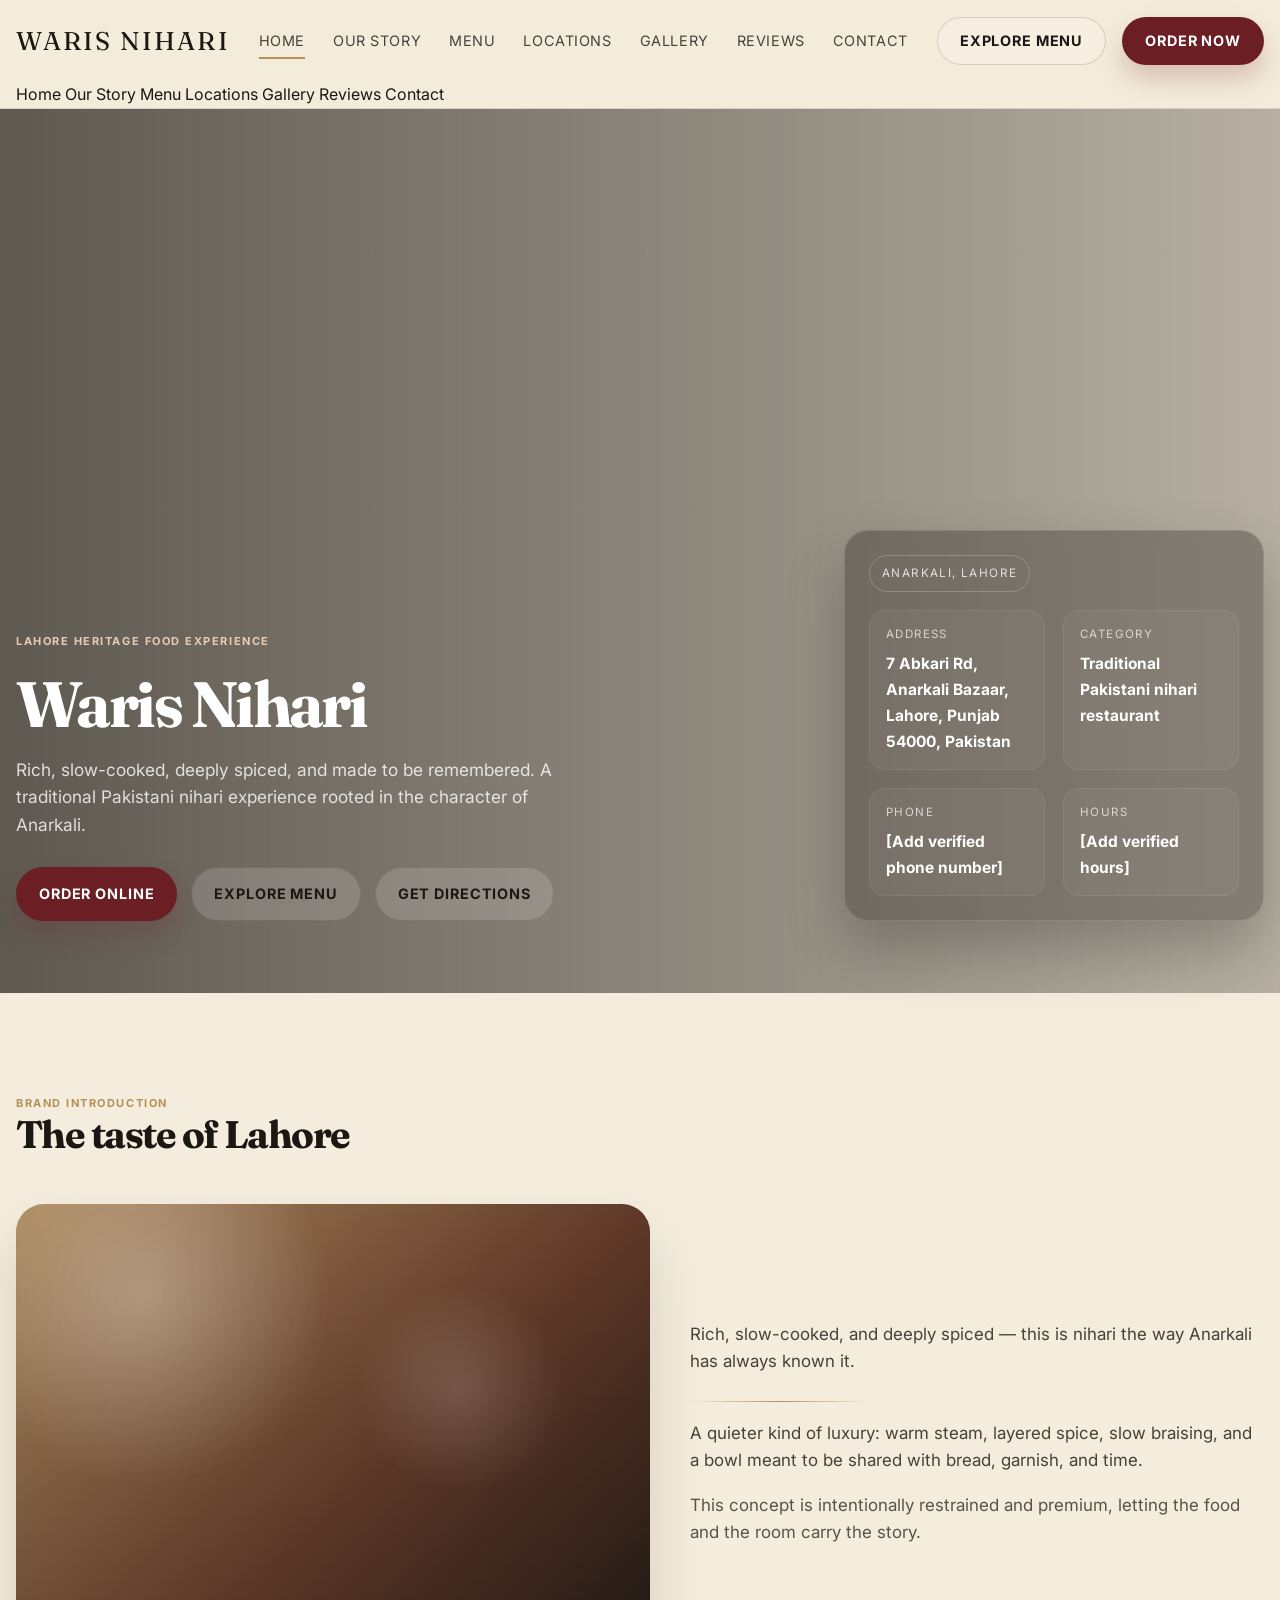
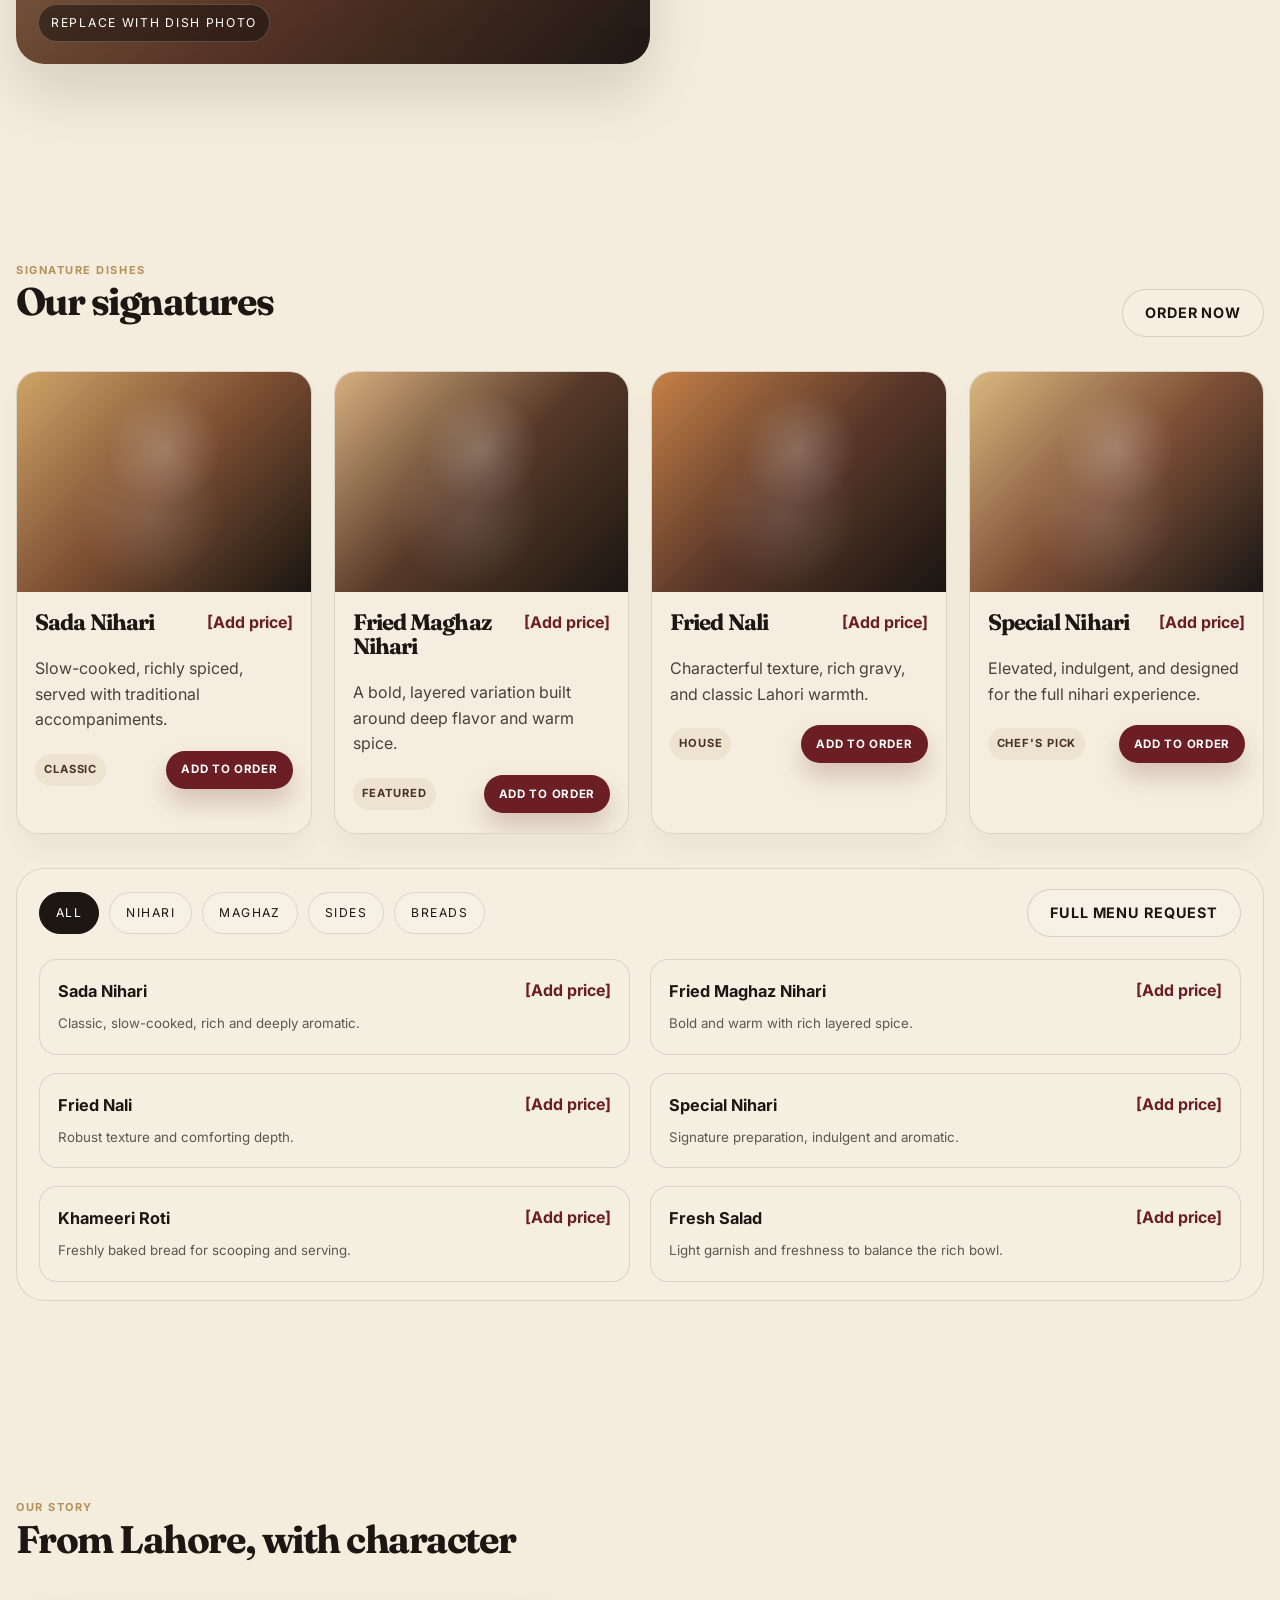
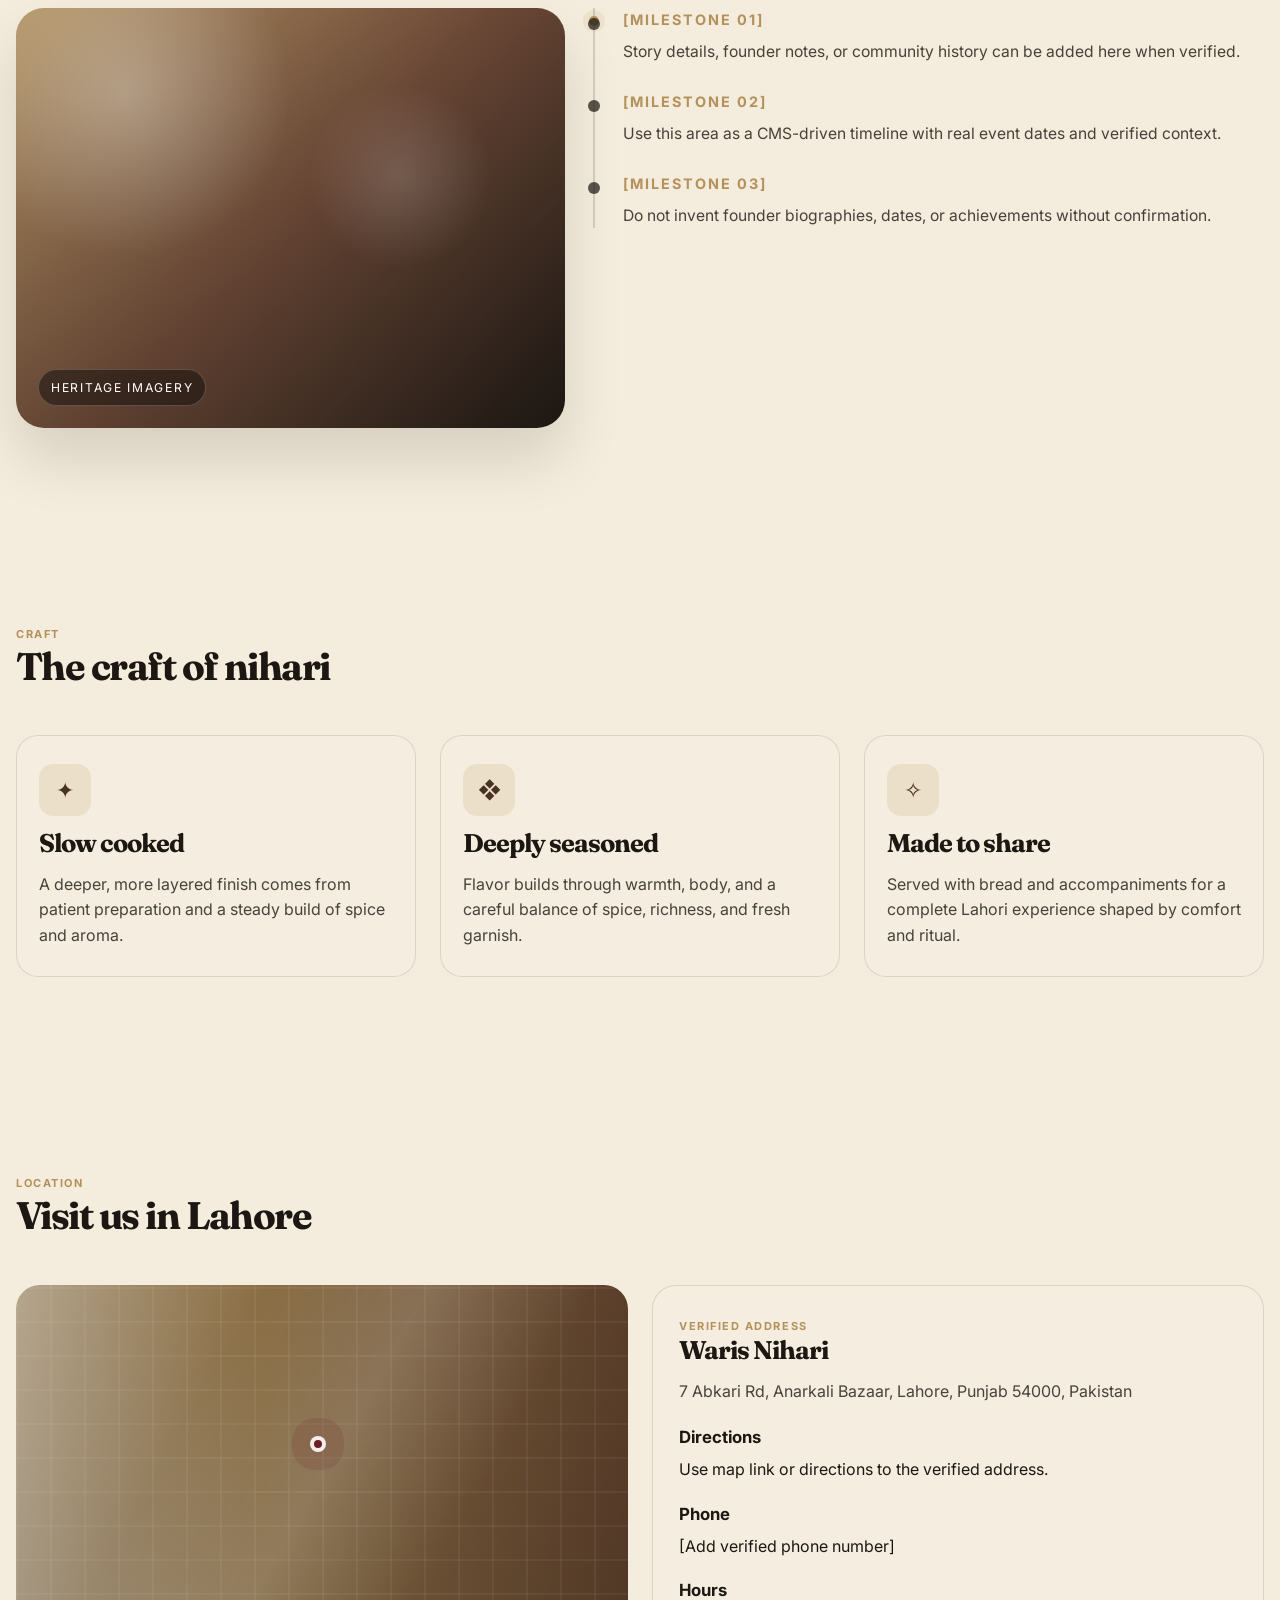
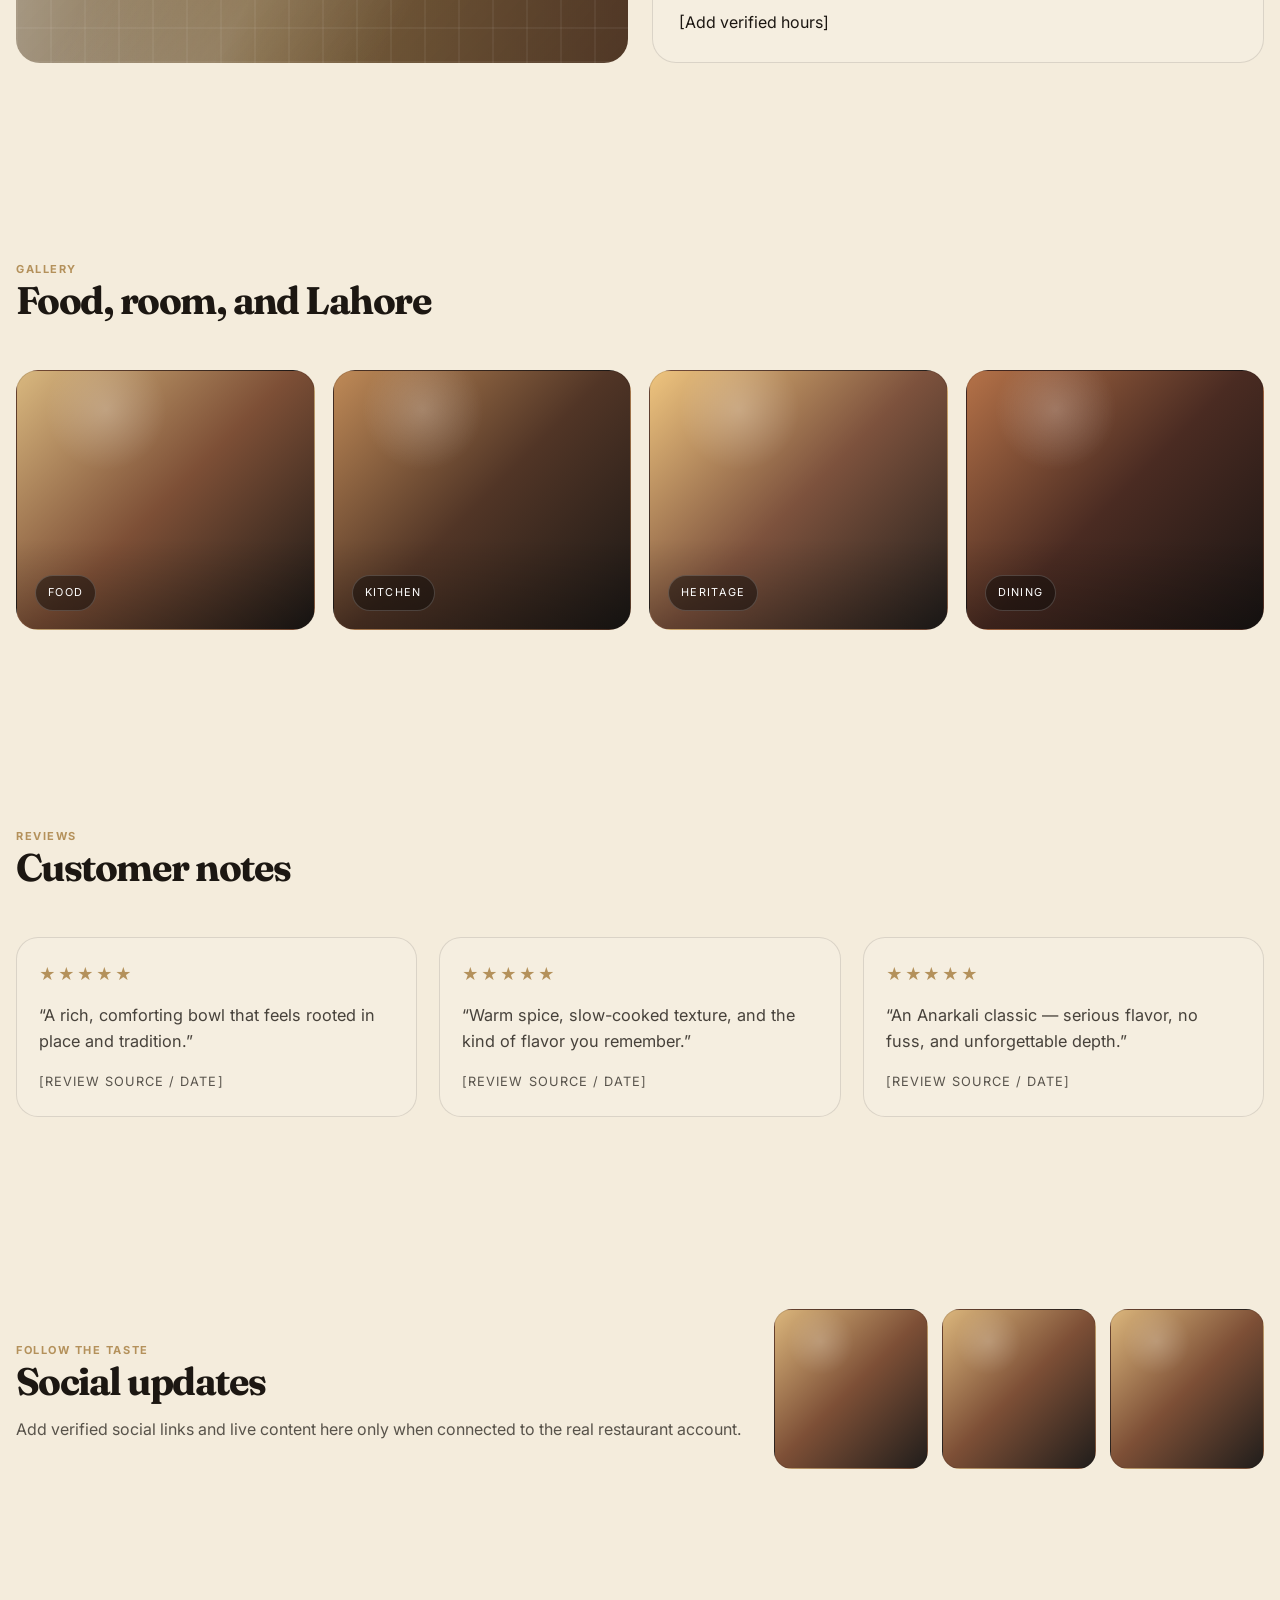
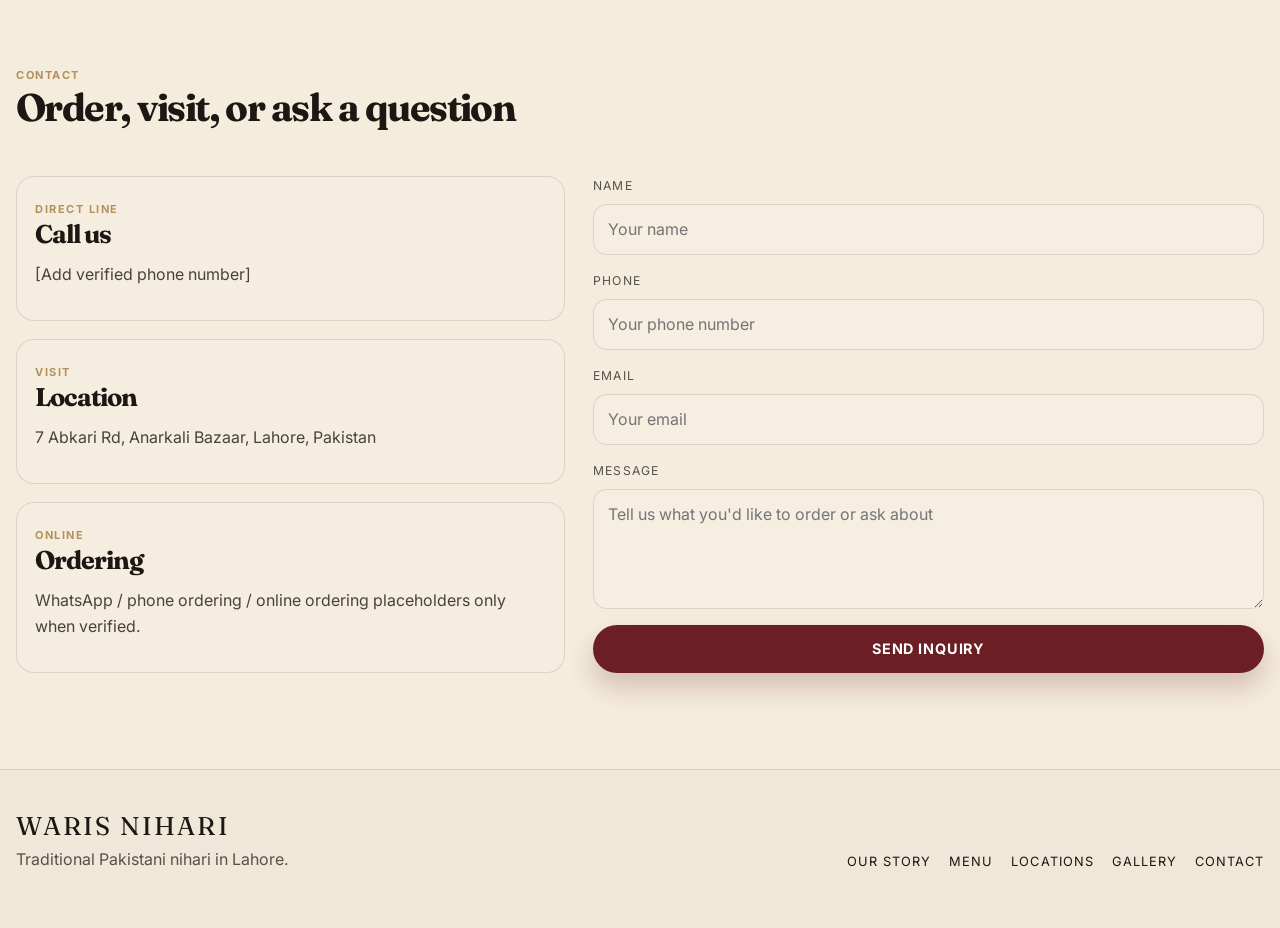
==== index.html @ 86284caa "Create the initial Waris Nihari static website concept from scratch in the repository." ====
<!DOCTYPE html>
<html lang="en">
  <head>
    <meta charset="UTF-8" />
    <meta name="viewport" content="width=device-width, initial-scale=1.0" />
    <title>Waris Nihari | Lahore</title>
    <meta
      name="description"
      content="Waris Nihari — a premium concept website for a traditional Pakistani nihari restaurant in Lahore."
    />
    <link rel="preconnect" href="https://fonts.googleapis.com" />
    <link rel="preconnect" href="https://fonts.gstatic.com" crossorigin />
    <link
      href="https://fonts.googleapis.com/css2?family=Fraunces:wght@400;500;600;700&family=Inter:wght@400;500;600;700;800&display=swap"
      rel="stylesheet"
    />
    <link rel="stylesheet" href="styles.css" />
  </head>
  <body>
    <header class="site-header">
      <div class="container nav">
        <a href="#top" class="brand" aria-label="Waris Nihari home">Waris Nihari</a>

        <nav class="nav-links" aria-label="Main navigation">
          <a href="#top" class="active">Home</a>
          <a href="#story">Our Story</a>
          <a href="#menu">Menu</a>
          <a href="#locations">Locations</a>
          <a href="#gallery">Gallery</a>
          <a href="#reviews">Reviews</a>
          <a href="#contact">Contact</a>
        </nav>

        <div class="nav-actions">
          <a class="btn btn-secondary" href="#menu">Explore Menu</a>
          <a class="btn btn-primary" href="#contact">Order Now</a>
          <button class="mobile-toggle" aria-label="Toggle navigation" id="mobileToggle">Menu</button>
        </div>
      </div>

      <div class="container mobile-nav" id="mobileNav">
        <a href="#top">Home</a>
        <a href="#story">Our Story</a>
        <a href="#menu">Menu</a>
        <a href="#locations">Locations</a>
        <a href="#gallery">Gallery</a>
        <a href="#reviews">Reviews</a>
        <a href="#contact">Contact</a>
      </div>
    </header>

    <main id="top">
      <section class="hero">
        <div class="hero-bg" aria-hidden="true"></div>
        <div class="container hero-inner">
          <div class="hero-copy">
            <span class="eyebrow">Lahore heritage food experience</span>
            <h1>Waris Nihari</h1>
            <p>
              Rich, slow-cooked, deeply spiced, and made to be remembered. A traditional
              Pakistani nihari experience rooted in the character of Anarkali.
            </p>

            <div class="hero-actions">
              <a href="#contact" class="btn btn-primary">Order Online</a>
              <a href="#menu" class="btn btn-secondary">Explore Menu</a>
              <a href="#locations" class="btn btn-secondary">Get Directions</a>
            </div>
          </div>

          <aside class="hero-card" aria-label="Restaurant summary">
            <span class="tag">Anarkali, Lahore</span>

            <div class="info-grid">
              <div class="info-item">
                <label>Address</label>
                <strong>7 Abkari Rd, Anarkali Bazaar, Lahore, Punjab 54000, Pakistan</strong>
              </div>
              <div class="info-item">
                <label>Category</label>
                <strong>Traditional Pakistani nihari restaurant</strong>
              </div>
              <div class="info-item">
                <label>Phone</label>
                <strong>[Add verified phone number]</strong>
              </div>
              <div class="info-item">
                <label>Hours</label>
                <strong>[Add verified hours]</strong>
              </div>
            </div>
          </aside>
        </div>
      </section>

      <section>
        <div class="container">
          <div class="section-head">
            <div>
              <span class="eyebrow">Brand introduction</span>
              <h2>The taste of Lahore</h2>
            </div>
          </div>

          <div class="split">
            <div class="image-panel" aria-label="Food image placeholder">
              <span class="label">Replace with dish photo</span>
            </div>

            <div class="editorial-copy">
              <p>
                Rich, slow-cooked, and deeply spiced — this is nihari the way Anarkali
                has always known it.
              </p>
              <div class="ornament" aria-hidden="true"></div>
              <p>
                A quieter kind of luxury: warm steam, layered spice, slow braising, and
                a bowl meant to be shared with bread, garnish, and time.
              </p>
              <p class="muted">
                This concept is intentionally restrained and premium, letting the food and
                the room carry the story.
              </p>
            </div>
          </div>
        </div>
      </section>

      <section id="menu">
        <div class="container">
          <div class="section-head">
            <div>
              <span class="eyebrow">Signature dishes</span>
              <h2>Our signatures</h2>
            </div>
            <a href="#contact" class="btn btn-secondary">Order now</a>
          </div>

          <div class="signature-grid">
            <article class="dish-card">
              <div class="dish-image dish-one" aria-label="Sada Nihari"></div>
              <div class="dish-body">
                <div class="dish-header">
                  <h3>Sada Nihari</h3>
                  <span class="price">[Add price]</span>
                </div>
                <p>Slow-cooked, richly spiced, served with traditional accompaniments.</p>
                <div class="meta-row">
                  <span class="tag-small">Classic</span>
                  <button class="btn btn-primary btn-mini" type="button">Add to order</button>
                </div>
              </div>
            </article>

            <article class="dish-card">
              <div class="dish-image dish-two" aria-label="Fried Maghaz Nihari"></div>
              <div class="dish-body">
                <div class="dish-header">
                  <h3>Fried Maghaz Nihari</h3>
                  <span class="price">[Add price]</span>
                </div>
                <p>A bold, layered variation built around deep flavor and warm spice.</p>
                <div class="meta-row">
                  <span class="tag-small">Featured</span>
                  <button class="btn btn-primary btn-mini" type="button">Add to order</button>
                </div>
              </div>
            </article>

            <article class="dish-card">
              <div class="dish-image dish-three" aria-label="Fried Nali"></div>
              <div class="dish-body">
                <div class="dish-header">
                  <h3>Fried Nali</h3>
                  <span class="price">[Add price]</span>
                </div>
                <p>Characterful texture, rich gravy, and classic Lahori warmth.</p>
                <div class="meta-row">
                  <span class="tag-small">House</span>
                  <button class="btn btn-primary btn-mini" type="button">Add to order</button>
                </div>
              </div>
            </article>

            <article class="dish-card">
              <div class="dish-image dish-four" aria-label="Special Nihari"></div>
              <div class="dish-body">
                <div class="dish-header">
                  <h3>Special Nihari</h3>
                  <span class="price">[Add price]</span>
                </div>
                <p>Elevated, indulgent, and designed for the full nihari experience.</p>
                <div class="meta-row">
                  <span class="tag-small">Chef's pick</span>
                  <button class="btn btn-primary btn-mini" type="button">Add to order</button>
                </div>
              </div>
            </article>
          </div>

          <div class="menu-window" style="margin-top: 34px;">
            <div class="menu-bar">
              <div class="menu-tabs" aria-label="Menu categories">
                <button class="tab active" type="button">All</button>
                <button class="tab" type="button">Nihari</button>
                <button class="tab" type="button">Maghaz</button>
                <button class="tab" type="button">Sides</button>
                <button class="tab" type="button">Breads</button>
              </div>
              <a class="btn btn-secondary" href="#contact">Full menu request</a>
            </div>

            <div class="menu-list">
              <div class="menu-item">
                <div>
                  <strong>Sada Nihari</strong>
                  <small>Classic, slow-cooked, rich and deeply aromatic.</small>
                </div>
                <span class="list-price">[Add price]</span>
              </div>

              <div class="menu-item">
                <div>
                  <strong>Fried Maghaz Nihari</strong>
                  <small>Bold and warm with rich layered spice.</small>
                </div>
                <span class="list-price">[Add price]</span>
              </div>

              <div class="menu-item">
                <div>
                  <strong>Fried Nali</strong>
                  <small>Robust texture and comforting depth.</small>
                </div>
                <span class="list-price">[Add price]</span>
              </div>

              <div class="menu-item">
                <div>
                  <strong>Special Nihari</strong>
                  <small>Signature preparation, indulgent and aromatic.</small>
                </div>
                <span class="list-price">[Add price]</span>
              </div>

              <div class="menu-item">
                <div>
                  <strong>Khameeri Roti</strong>
                  <small>Freshly baked bread for scooping and serving.</small>
                </div>
                <span class="list-price">[Add price]</span>
              </div>

              <div class="menu-item">
                <div>
                  <strong>Fresh Salad</strong>
                  <small>Light garnish and freshness to balance the rich bowl.</small>
                </div>
                <span class="list-price">[Add price]</span>
              </div>
            </div>
          </div>
        </div>
      </section>

      <section id="story">
        <div class="container">
          <div class="section-head">
            <div>
              <span class="eyebrow">Our story</span>
              <h2>From Lahore, with character</h2>
            </div>
          </div>

          <div class="story-grid">
            <div class="image-panel story-image" aria-label="Heritage imagery placeholder">
              <span class="label">Heritage imagery</span>
            </div>

            <div class="timeline" aria-label="History timeline placeholder">
              <div class="timeline-item">
                <h4>[Milestone 01]</h4>
                <p>Story details, founder notes, or community history can be added here when verified.</p>
              </div>
              <div class="timeline-item">
                <h4>[Milestone 02]</h4>
                <p>Use this area as a CMS-driven timeline with real event dates and verified context.</p>
              </div>
              <div class="timeline-item">
                <h4>[Milestone 03]</h4>
                <p>Do not invent founder biographies, dates, or achievements without confirmation.</p>
              </div>
            </div>
          </div>
        </div>
      </section>

      <section>
        <div class="container">
          <div class="section-head">
            <div>
              <span class="eyebrow">Craft</span>
              <h2>The craft of nihari</h2>
            </div>
          </div>

          <div class="feature-grid">
            <article class="feature">
              <div class="icon">✦</div>
              <h3>Slow cooked</h3>
              <p>
                A deeper, more layered finish comes from patient preparation and a steady
                build of spice and aroma.
              </p>
            </article>

            <article class="feature">
              <div class="icon">❖</div>
              <h3>Deeply seasoned</h3>
              <p>
                Flavor builds through warmth, body, and a careful balance of spice, richness,
                and fresh garnish.
              </p>
            </article>

            <article class="feature">
              <div class="icon">✧</div>
              <h3>Made to share</h3>
              <p>
                Served with bread and accompaniments for a complete Lahori experience shaped
                by comfort and ritual.
              </p>
            </article>
          </div>
        </div>
      </section>

      <section id="locations">
        <div class="container">
          <div class="section-head">
            <div>
              <span class="eyebrow">Location</span>
              <h2>Visit us in Lahore</h2>
            </div>
          </div>

          <div class="location-box">
            <div class="map-placeholder" aria-label="Map placeholder">
              <div class="map-marker" aria-hidden="true"></div>
            </div>

            <div class="contact-card">
              <span class="eyebrow">Verified address</span>
              <h3>Waris Nihari</h3>
              <p>7 Abkari Rd, Anarkali Bazaar, Lahore, Punjab 54000, Pakistan</p>

              <div class="location-list">
                <div class="location-item">
                  <strong>Directions</strong>
                  <span>Use map link or directions to the verified address.</span>
                </div>
                <div class="location-item">
                  <strong>Phone</strong>
                  <span>[Add verified phone number]</span>
                </div>
                <div class="location-item">
                  <strong>Hours</strong>
                  <span>[Add verified hours]</span>
                </div>
              </div>
            </div>
          </div>
        </div>
      </section>

      <section id="gallery">
        <div class="container">
          <div class="section-head">
            <div>
              <span class="eyebrow">Gallery</span>
              <h2>Food, room, and Lahore</h2>
            </div>
          </div>

          <div class="gallery-grid">
            <div class="gallery-item"><span>Food</span></div>
            <div class="gallery-item"><span>Kitchen</span></div>
            <div class="gallery-item"><span>Heritage</span></div>
            <div class="gallery-item"><span>Dining</span></div>
          </div>
        </div>
      </section>

      <section id="reviews">
        <div class="container">
          <div class="section-head">
            <div>
              <span class="eyebrow">Reviews</span>
              <h2>Customer notes</h2>
            </div>
          </div>

          <div class="reviews-wrap">
            <article class="quote-card">
              <div class="stars" aria-label="5 star review">★★★★★</div>
              <p>“A rich, comforting bowl that feels rooted in place and tradition.”</p>
              <footer>[Review source / date]</footer>
            </article>

            <article class="quote-card">
              <div class="stars" aria-label="5 star review">★★★★★</div>
              <p>“Warm spice, slow-cooked texture, and the kind of flavor you remember.”</p>
              <footer>[Review source / date]</footer>
            </article>

            <article class="quote-card">
              <div class="stars" aria-label="5 star review">★★★★★</div>
              <p>“An Anarkali classic — serious flavor, no fuss, and unforgettable depth.”</p>
              <footer>[Review source / date]</footer>
            </article>
          </div>
        </div>
      </section>

      <section>
        <div class="container social-grid">
          <div>
            <span class="eyebrow">Follow the taste</span>
            <h2>Social updates</h2>
            <p class="muted">
              Add verified social links and live content here only when connected to the real
              restaurant account.
            </p>
          </div>

          <div class="insta-grid">
            <div class="insta-box"></div>
            <div class="insta-box"></div>
            <div class="insta-box"></div>
          </div>
        </div>
      </section>

      <section id="contact">
        <div class="container">
          <div class="section-head">
            <div>
              <span class="eyebrow">Contact</span>
              <h2>Order, visit, or ask a question</h2>
            </div>
          </div>

          <div class="contact-grid">
            <div class="contact-info">
              <div class="info-card">
                <span class="eyebrow">Direct line</span>
                <h3>Call us</h3>
                <p>[Add verified phone number]</p>
              </div>
              <div class="info-card">
                <span class="eyebrow">Visit</span>
                <h3>Location</h3>
                <p>7 Abkari Rd, Anarkali Bazaar, Lahore, Pakistan</p>
              </div>
              <div class="info-card">
                <span class="eyebrow">Online</span>
                <h3>Ordering</h3>
                <p>WhatsApp / phone ordering / online ordering placeholders only when verified.</p>
              </div>
            </div>

            <form class="contact-form">
              <div class="field">
                <label for="name">Name</label>
                <input id="name" type="text" placeholder="Your name" />
              </div>
              <div class="field">
                <label for="phone">Phone</label>
                <input id="phone" type="tel" placeholder="Your phone number" />
              </div>
              <div class="field">
                <label for="email">Email</label>
                <input id="email" type="email" placeholder="Your email" />
              </div>
              <div class="field">
                <label for="message">Message</label>
                <textarea id="message" placeholder="Tell us what you'd like to order or ask about"></textarea>
              </div>
              <button class="btn btn-primary" type="submit">Send inquiry</button>
            </form>
          </div>
        </div>
      </section>
    </main>

    <footer class="site-footer">
      <div class="container footer-inner">
        <div>
          <div class="brand">Waris Nihari</div>
          <p class="muted">Traditional Pakistani nihari in Lahore.</p>
        </div>

        <div class="footer-links" aria-label="Footer navigation">
          <a href="#story">Our Story</a>
          <a href="#menu">Menu</a>
          <a href="#locations">Locations</a>
          <a href="#gallery">Gallery</a>
          <a href="#contact">Contact</a>
        </div>
      </div>
    </footer>

    <script src="script.js"></script>
  </body>
</html>
---- styles.css ----
:root {
  --bg: #f4ecdc;
  --panel: #f8f1e7;
  --text: #1c1712;
  --muted: #4a3222;
  --gold: #b4915b;
  --burgundy: #6b1e23;
  --charcoal: #1c1712;
  --line: rgba(28, 23, 18, 0.12);
  --shadow: rgba(28, 23, 18, 0.08);
  --radius: 24px;
  --max: 1320px;
}

* {
  box-sizing: border-box;
}

html {
  scroll-behavior: smooth;
}

body {
  margin: 0;
  background: var(--bg);
  color: var(--text);
  font-family: "Inter", "Segoe UI", sans-serif;
  line-height: 1.6;
}

img {
  max-width: 100%;
  display: block;
}

a {
  color: inherit;
  text-decoration: none;
}

button,
input,
textarea,
select {
  font: inherit;
}

.container {
  width: min(var(--max), calc(100% - 32px));
  margin: 0 auto;
}

.eyebrow {
  display: inline-block;
  letter-spacing: 0.14em;
  font-size: 11px;
  text-transform: uppercase;
  color: var(--gold);
  font-weight: 700;
}

h1,
h2,
h3 {
  margin: 0 0 14px;
  line-height: 1.08;
  font-family: "Fraunces", Georgia, serif;
  letter-spacing: -0.04em;
}

h1 {
  font-size: clamp(2.5rem, 5vw, 5rem);
}

h2 {
  font-size: clamp(2rem, 3vw, 3.2rem);
}

h3 {
  font-size: clamp(1.5rem, 2vw, 2.1rem);
}

p {
  margin: 0;
  color: rgba(28, 23, 18, 0.8);
}

.muted {
  color: rgba(28, 23, 18, 0.72);
}

.site-header {
  position: sticky;
  top: 0;
  z-index: 100;
  background: rgba(244, 236, 220, 0.72);
  backdrop-filter: blur(8px);
  border-bottom: 1px solid var(--line);
}

.nav {
  display: flex;
  align-items: center;
  justify-content: space-between;
  min-height: 82px;
}

.brand {
  font-family: "Fraunces", Georgia, serif;
  font-size: clamp(1.3rem, 2vw, 2rem);
  letter-spacing: 0.08em;
  text-transform: uppercase;
}

.nav-links {
  display: flex;
  align-items: center;
  gap: 28px;
  font-size: 0.9rem;
  letter-spacing: 0.04em;
  text-transform: uppercase;
}

.nav-links a {
  position: relative;
  color: rgba(28, 23, 18, 0.8);
}

.nav-links a::after {
  content: "";
  position: absolute;
  left: 0;
  bottom: -6px;
  width: 100%;
  height: 2px;
  background: var(--gold);
  transform: scaleX(0);
  transform-origin: left;
  transition: transform 0.25s ease;
}

.nav-links a:hover::after,
.nav-links a:focus-visible::after,
.nav-links a.active::after {
  transform: scaleX(1);
}

.nav-actions {
  display: flex;
  align-items: center;
  gap: 16px;
}

.btn {
  display: inline-flex;
  align-items: center;
  justify-content: center;
  min-height: 48px;
  border: 1px solid transparent;
  border-radius: 999px;
  padding: 0 22px;
  font-size: 0.9rem;
  font-weight: 700;
  letter-spacing: 0.06em;
  text-transform: uppercase;
  cursor: pointer;
  transition: transform 0.2s ease, box-shadow 0.2s ease;
}

.btn:hover {
  transform: translateY(-1px);
}

.btn-primary {
  background: var(--burgundy);
  color: #fff;
  box-shadow: 0 14px 26px rgba(107, 30, 35, 0.22);
}

.btn-secondary {
  border-color: rgba(28, 23, 18, 0.15);
  background: rgba(255,255,255,0.15);
  color: var(--text);
}

.mobile-toggle {
  display: none;
}

.hero {
  position: relative;
  padding: 52px 0 72px;
}

.hero-bg {
  position: absolute;
  inset: 0;
  background:
    linear-gradient(90deg, rgba(28, 23, 18, 0.68), rgba(28, 23, 18, 0.28)),
    url("data:image/svg+xml,%3Csvg xmlns='http://www.w3.org/2000/svg' width='1600' height='1000' viewBox='0 0 1600 1000'%3E%3Cg fill='none' fill-rule='evenodd'%3E%3Crect width='1600' height='1000' fill='%23211e1d'/%3E%3Cpath d='M0 860C200 820 340 680 520 700C704 720 824 850 980 830C1160 810 1362 640 1600 700V1000H0V860Z' fill='%23543b2c'/%3E%3Cpath d='M0 700C190 620 330 540 450 560C590 585 680 705 810 710C1000 718 1100 590 1250 540C1380 500 1490 510 1600 560V1000H0V700Z' fill='%23864d2d'/%3E%3Cpath d='M1160 0C1248 74 1320 180 1420 262C1490 322 1564 370 1600 390V0H1160Z' fill='%23b4915b' fill-opacity='.35'/%3E%3Cpath d='M0 180C140 130 250 110 310 120C440 150 520 250 600 300C700 368 820 414 900 408C1010 400 1094 312 1200 224C1302 142 1466 96 1600 120V0H0V180Z' fill='%23d3af7a' fill-opacity='.25'/%3E%3C/svg%3E") center/cover no-repeat;
  filter: saturate(0.9) contrast(1.04);
}

.hero-inner {
  position: relative;
  display: grid;
  grid-template-columns: 1.1fr 0.9fr;
  gap: 36px;
  align-items: end;
  min-height: 760px;
}

.hero-copy {
  color: white;
  max-width: 620px;
  padding-top: 90px;
}

.hero-copy .eyebrow {
  color: #e7ccb4;
}

.hero-copy h1 {
  margin-top: 16px;
  margin-bottom: 18px;
  color: white;
}

.hero-copy p {
  color: rgba(255,255,255,0.8);
  max-width: 560px;
  font-size: 1.08rem;
}

.hero-actions {
  display: flex;
  gap: 14px;
  flex-wrap: wrap;
  margin-top: 28px;
}

.hero-actions .btn {
  min-height: 54px;
}

.hero-card {
  justify-self: end;
  width: min(420px, 100%);
  background: rgba(20, 15, 12, 0.3);
  border: 1px solid rgba(255,255,255,0.15);
  backdrop-filter: blur(8px);
  border-radius: var(--radius);
  padding: 24px;
  color: white;
  box-shadow: 0 28px 60px rgba(0,0,0,0.24);
}

.hero-card .tag {
  display: inline-flex;
  padding: 8px 12px;
  border-radius: 999px;
  border: 1px solid rgba(255,255,255,0.2);
  font-size: 0.73rem;
  letter-spacing: 0.12em;
  text-transform: uppercase;
  color: rgba(255,255,255,0.78);
}

.info-grid {
  display: grid;
  grid-template-columns: repeat(2, minmax(0, 1fr));
  gap: 18px;
  margin-top: 18px;
}

.info-item {
  padding: 14px 16px;
  border-radius: 16px;
  background: rgba(255,255,255,0.04);
  border: 1px solid rgba(255,255,255,0.08);
}

.info-item label {
  display: block;
  font-size: 0.72rem;
  letter-spacing: 0.12em;
  text-transform: uppercase;
  color: rgba(255,255,255,0.7);
  margin-bottom: 8px;
}

.info-item strong {
  font-size: 0.97rem;
}

section {
  padding: 96px 0;
}

.section-head {
  display: grid;
  grid-template-columns: 1fr auto;
  gap: 24px;
  align-items: end;
  margin-bottom: 34px;
}

.section-head p {
  max-width: 640px;
  font-size: 1.08rem;
}

.split {
  display: grid;
  grid-template-columns: 1.05fr 0.95fr;
  gap: 40px;
  align-items: center;
}

.image-panel {
  position: relative;
  background: linear-gradient(180deg, rgba(34, 28, 24, 0.14), rgba(34, 28, 24, 0.26)),
    linear-gradient(135deg, #c29a67, #6a3d2b 58%, #1d1713);
  border-radius: 28px;
  min-height: 460px;
  overflow: hidden;
  box-shadow: 0 32px 60px rgba(0,0,0,0.12);
}

.image-panel::before,
.image-panel::after {
  content: "";
  position: absolute;
  inset: 0;
  background: radial-gradient(circle at 20% 20%, rgba(255,255,255,0.16), transparent 30%),
    radial-gradient(circle at 70% 40%, rgba(255,255,255,0.08), transparent 20%);
}

.image-panel .label {
  position: absolute;
  left: 22px;
  bottom: 22px;
  z-index: 2;
  display: inline-block;
  background: rgba(17, 13, 11, 0.5);
  color: white;
  border: 1px solid rgba(255,255,255,0.2);
  border-radius: 999px;
  padding: 8px 12px;
  font-size: 0.76rem;
  letter-spacing: 0.14em;
  text-transform: uppercase;
}

.editorial-copy {
  display: grid;
  gap: 18px;
}

.editorial-copy p {
  font-size: 1.06rem;
}

.ornament {
  width: 180px;
  height: 1px;
  background: linear-gradient(90deg, transparent, var(--gold), transparent);
  margin: 8px 0 0;
}

.signature-grid {
  display: grid;
  grid-template-columns: repeat(4, minmax(0, 1fr));
  gap: 22px;
}

.dish-card {
  background: rgba(255,255,255,0.12);
  border-radius: 22px;
  border: 1px solid var(--line);
  overflow: hidden;
  box-shadow: 0 16px 26px rgba(17, 11, 9, 0.04);
}

.dish-image {
  height: 220px;
  position: relative;
  overflow: hidden;
}

.dish-one { background: linear-gradient(135deg, #cfa567, #7c4e32, #191611); }
.dish-two { background: linear-gradient(135deg, #d7af7f, #573928, #1b1712); }
.dish-three { background: linear-gradient(135deg, #c68148, #5b3829, #191611); }
.dish-four { background: linear-gradient(135deg, #d9b87f, #7d4f36, #1a1715); }

.dish-image::before {
  content: "";
  position: absolute;
  inset: 0;
  background: radial-gradient(circle at 50% 35%, rgba(255,255,255,0.22), transparent 28%),
    radial-gradient(circle at 45% 65%, rgba(255,255,255,0.12), transparent 34%);
}

.dish-body {
  padding: 18px 18px 20px;
}

.dish-header {
  display: flex;
  align-items: flex-start;
  justify-content: space-between;
  gap: 12px;
  margin-bottom: 8px;
}

.dish-header h3 {
  font-size: 1.4rem;
}

.price {
  white-space: nowrap;
  font-weight: 700;
  font-size: 1rem;
  color: var(--burgundy);
}

.meta-row {
  display: flex;
  align-items: center;
  justify-content: space-between;
  gap: 12px;
  margin-top: 18px;
}

.tag-small {
  display: inline-flex;
  padding: 7px 9px;
  border-radius: 999px;
  background: rgba(180,145,91,0.12);
  color: var(--muted);
  font-size: 0.7rem;
  text-transform: uppercase;
  letter-spacing: 0.08em;
  font-weight: 700;
}

.btn-mini {
  min-height: 38px;
  padding: 0 14px;
  font-size: 0.72rem;
}

.menu-window {
  background: rgba(255,255,255,0.14);
  border: 1px solid var(--line);
  border-radius: 28px;
  padding: 20px 22px 18px;
}

.menu-bar {
  display: flex;
  align-items: center;
  justify-content: space-between;
  gap: 16px;
  flex-wrap: wrap;
}

.menu-tabs {
  display: flex;
  gap: 10px;
  flex-wrap: wrap;
}

.tab {
  border: 1px solid rgba(28, 23, 18, 0.12);
  background: rgba(255,255,255,0.16);
  color: var(--text);
  border-radius: 999px;
  min-height: 42px;
  padding: 0 16px;
  font-size: 0.76rem;
  letter-spacing: 0.12em;
  text-transform: uppercase;
  cursor: pointer;
}

.tab.active {
  background: var(--text);
  color: white;
  border-color: var(--text);
}

.menu-list {
  display: grid;
  grid-template-columns: 1fr 1fr;
  gap: 18px 20px;
  margin-top: 22px;
}

.menu-item {
  display: grid;
  grid-template-columns: 1fr auto;
  gap: 12px;
  align-items: flex-start;
  padding: 18px 18px;
  background: rgba(255,255,255,0.06);
  border: 1px solid var(--line);
  border-radius: 18px;
}

.menu-item strong {
  display: block;
  margin-bottom: 6px;
  font-size: 1.02rem;
}

.menu-item small {
  color: rgba(28, 23, 18, 0.7);
}

.menu-item .list-price {
  color: var(--burgundy);
  font-weight: 700;
}

.feature-grid {
  display: grid;
  grid-template-columns: repeat(3, minmax(0, 1fr));
  gap: 24px;
}

.feature {
  padding: 28px 22px;
  background: rgba(255,255,255,0.12);
  border: 1px solid var(--line);
  border-radius: 22px;
}

.feature .icon {
  width: 52px;
  height: 52px;
  border-radius: 14px;
  display: grid;
  place-items: center;
  background: rgba(180,145,91,0.16);
  color: var(--muted);
  font-size: 1.4rem;
  margin-bottom: 14px;
}

.story-grid {
  display: grid;
  grid-template-columns: 0.9fr 1.1fr;
  gap: 28px;
  align-items: flex-start;
}

.story-image {
  min-height: 420px;
  background: linear-gradient(180deg, rgba(34, 28, 24, 0.18), rgba(34, 28, 24, 0.3)),
    linear-gradient(135deg, #d4b077, #7a513c, #191410);
}

.timeline {
  position: relative;
  border-left: 2px solid rgba(28, 23, 18, 0.15);
  padding-left: 28px;
  display: grid;
  gap: 26px;
}

.timeline::before {
  content: "";
  position: absolute;
  left: -6px;
  top: 8px;
  width: 10px;
  height: 10px;
  background: var(--gold);
  border-radius: 50%;
  box-shadow: 0 0 0 6px rgba(180,145,91,0.12);
}

.timeline-item {
  position: relative;
}

.timeline-item::before {
  content: "";
  position: absolute;
  left: -35px;
  top: 10px;
  width: 12px;
  height: 12px;
  border-radius: 50%;
  background: rgba(28, 23, 18, 0.72);
}

.timeline-item h4 {
  margin: 0 0 8px;
  font-size: 0.9rem;
  letter-spacing: 0.14em;
  text-transform: uppercase;
  color: var(--gold);
}

.timeline-item p {
  font-size: 0.98rem;
}

.location-box {
  display: grid;
  grid-template-columns: 1fr 1fr;
  gap: 24px;
  align-items: stretch;
}

.map-placeholder {
  min-height: 340px;
  background: linear-gradient(135deg, rgba(16,13,12,0.18), rgba(16,13,12,0.42)),
    linear-gradient(90deg, #d9c7aa 0%, #b18d56 40%, #7e5638 100%);
  border-radius: 24px;
  position: relative;
  overflow: hidden;
}

.map-placeholder::before {
  content: "";
  position: absolute;
  inset: 0;
  background:
    linear-gradient(120deg, transparent 30%, rgba(255,255,255,0.15) 50%, transparent 70%),
    repeating-linear-gradient(90deg, rgba(255,255,255,0.05), rgba(255,255,255,0.05) 2px, transparent 2px, transparent 34px),
    repeating-linear-gradient(0deg, rgba(255,255,255,0.05), rgba(255,255,255,0.05) 2px, transparent 2px, transparent 34px);
}

.map-marker {
  position: absolute;
  left: 48%;
  top: 40%;
  width: 16px;
  height: 16px;
  background: var(--burgundy);
  border: 4px solid rgba(255,255,255,0.92);
  border-radius: 50%;
  box-shadow: 0 0 0 18px rgba(107,30,35,0.15);
}

.contact-card {
  border: 1px solid var(--line);
  border-radius: 24px;
  background: rgba(255,255,255,0.12);
  padding: 26px;
}

.location-list {
  display: grid;
  gap: 18px;
  margin-top: 20px;
}

.location-item {
  display: grid;
  gap: 6px;
}

.location-item strong {
  font-size: 1.05rem;
}

.gallery-grid {
  display: grid;
  grid-template-columns: repeat(4, minmax(0, 1fr));
  gap: 18px;
}

.gallery-item {
  min-height: 260px;
  border-radius: 22px;
  overflow: hidden;
  position: relative;
  border: 1px solid var(--line);
  background: linear-gradient(135deg, #d9b87f, #7d4f36, #1a1715);
}

.gallery-item:nth-child(2) {
  background: linear-gradient(135deg, #bf8a57, #513526, #1a1715);
}

.gallery-item:nth-child(3) {
  background: linear-gradient(135deg, #efc57f, #7d523d, #201d1b);
}

.gallery-item:nth-child(4) {
  background: linear-gradient(135deg, #b57248, #4a2b22, #181413);
}

.gallery-item::before {
  content: "";
  position: absolute;
  inset: 0;
  background: radial-gradient(circle at 30% 15%, rgba(255,255,255,0.22), transparent 20%),
    linear-gradient(0deg, rgba(0,0,0,0.22), transparent 35%);
}

.gallery-item span {
  position: absolute;
  left: 18px;
  bottom: 18px;
  z-index: 1;
  display: inline-block;
  background: rgba(17,13,11,0.52);
  border: 1px solid rgba(255,255,255,0.18);
  color: white;
  border-radius: 999px;
  padding: 8px 12px;
  font-size: 0.68rem;
  letter-spacing: 0.12em;
  text-transform: uppercase;
}

.reviews-wrap {
  display: grid;
  grid-template-columns: repeat(3, minmax(0, 1fr));
  gap: 22px;
}

.quote-card {
  padding: 24px 22px;
  background: rgba(255,255,255,0.12);
  border: 1px solid var(--line);
  border-radius: 22px;
}

.quote-card .stars {
  color: var(--gold);
  letter-spacing: 0.12em;
}

.quote-card p {
  margin-top: 14px;
  font-size: 1.02rem;
}

.quote-card footer {
  margin-top: 18px;
  font-size: 0.8rem;
  color: rgba(28, 23, 18, 0.72);
  letter-spacing: 0.08em;
  text-transform: uppercase;
}

.social-grid {
  display: grid;
  grid-template-columns: 1.2fr 0.8fr;
  gap: 24px;
  align-items: center;
}

.insta-grid {
  display: grid;
  grid-template-columns: repeat(3, minmax(0, 1fr));
  gap: 14px;
}

.insta-box {
  min-height: 160px;
  border-radius: 18px;
  background: linear-gradient(135deg, #dbb67c, #7d4f36, #201d1b);
  border: 1px solid var(--line);
  position: relative;
  overflow: hidden;
}

.insta-box::before {
  content: "";
  position: absolute;
  inset: 0;
  background: radial-gradient(circle at 30% 20%, rgba(255,255,255,0.18), transparent 20%);
}

.contact-grid {
  display: grid;
  grid-template-columns: 0.9fr 1.1fr;
  gap: 28px;
}

.contact-info {
  display: grid;
  gap: 18px;
}

.contact-info .info-card {
  background: rgba(255,255,255,0.12);
  border: 1px solid var(--line);
  border-radius: 18px;
  padding: 18px 18px;
}

.contact-form {
  display: grid;
  gap: 16px;
}

.field {
  display: grid;
  gap: 8px;
}

.field label {
  font-size: 0.76rem;
  letter-spacing: 0.1em;
  text-transform: uppercase;
  color: rgba(28, 23, 18, 0.72);
}

.field input,
.field textarea {
  width: 100%;
  background: rgba(255,255,255,0.14);
  border: 1px solid rgba(28, 23, 18, 0.12);
  border-radius: 14px;
  min-height: 50px;
  padding: 12px 14px;
  color: var(--text);
}

.field textarea {
  min-height: 120px;
  resize: vertical;
}

.site-footer {
  padding: 36px 0 56px;
  border-top: 1px solid var(--line);
  background: rgba(28, 23, 18, 0.02);
}

.footer-inner {
  display: flex;
  justify-content: space-between;
  align-items: flex-end;
  gap: 18px;
  flex-wrap: wrap;
}

.footer-links {
  display: flex;
  gap: 18px;
  flex-wrap: wrap;
  font-size: 0.8rem;
  text-transform: uppercase;
  letter-spacing: 0.08em;
}

@media (max-width: 980px) {
  .hero-inner,
  .split,
  .story-grid,
  .location-box,
  .contact-grid,
  .social-grid {
    grid-template-columns: 1fr;
  }

  .signature-grid {
    grid-template-columns: repeat(2, minmax(0, 1fr));
  }

  .feature-grid,
  .reviews-wrap {
    grid-template-columns: 1fr;
  }

  .gallery-grid {
    grid-template-columns: repeat(2, minmax(0, 1fr));
  }

  .nav-links {
    display: none;
  }

  .mobile-toggle {
    display: inline-flex;
    border: 1px solid rgba(28,23,18,0.12);
    background: rgba(255,255,255,0.12);
    border-radius: 12px;
    min-height: 42px;
    padding: 0 12px;
    cursor: pointer;
  }

  .mobile-nav {
    display: none;
    padding: 12px 0 18px;
    border-top: 1px solid var(--line);
  }

  .mobile-nav.open {
    display: block;
  }

  .mobile-nav a {
    display: block;
    padding: 12px 0;
    text-transform: uppercase;
    letter-spacing: 0.08em;
    font-size: 0.8rem;
  }
}

@media (max-width: 640px) {
  .signature-grid,
  .menu-list,
  .gallery-grid {
    grid-template-columns: 1fr;
  }

  .hero-actions {
    flex-direction: column;
    align-items: stretch;
  }

  .btn {
    width: 100%;
  }

  .nav-actions .btn {
    display: none;
  }
}

@media (prefers-reduced-motion: reduce) {
  html {
    scroll-behavior: auto;
  }

  *, *::before, *::after {
    animation: none !important;
    transition: none !important;
  }
}
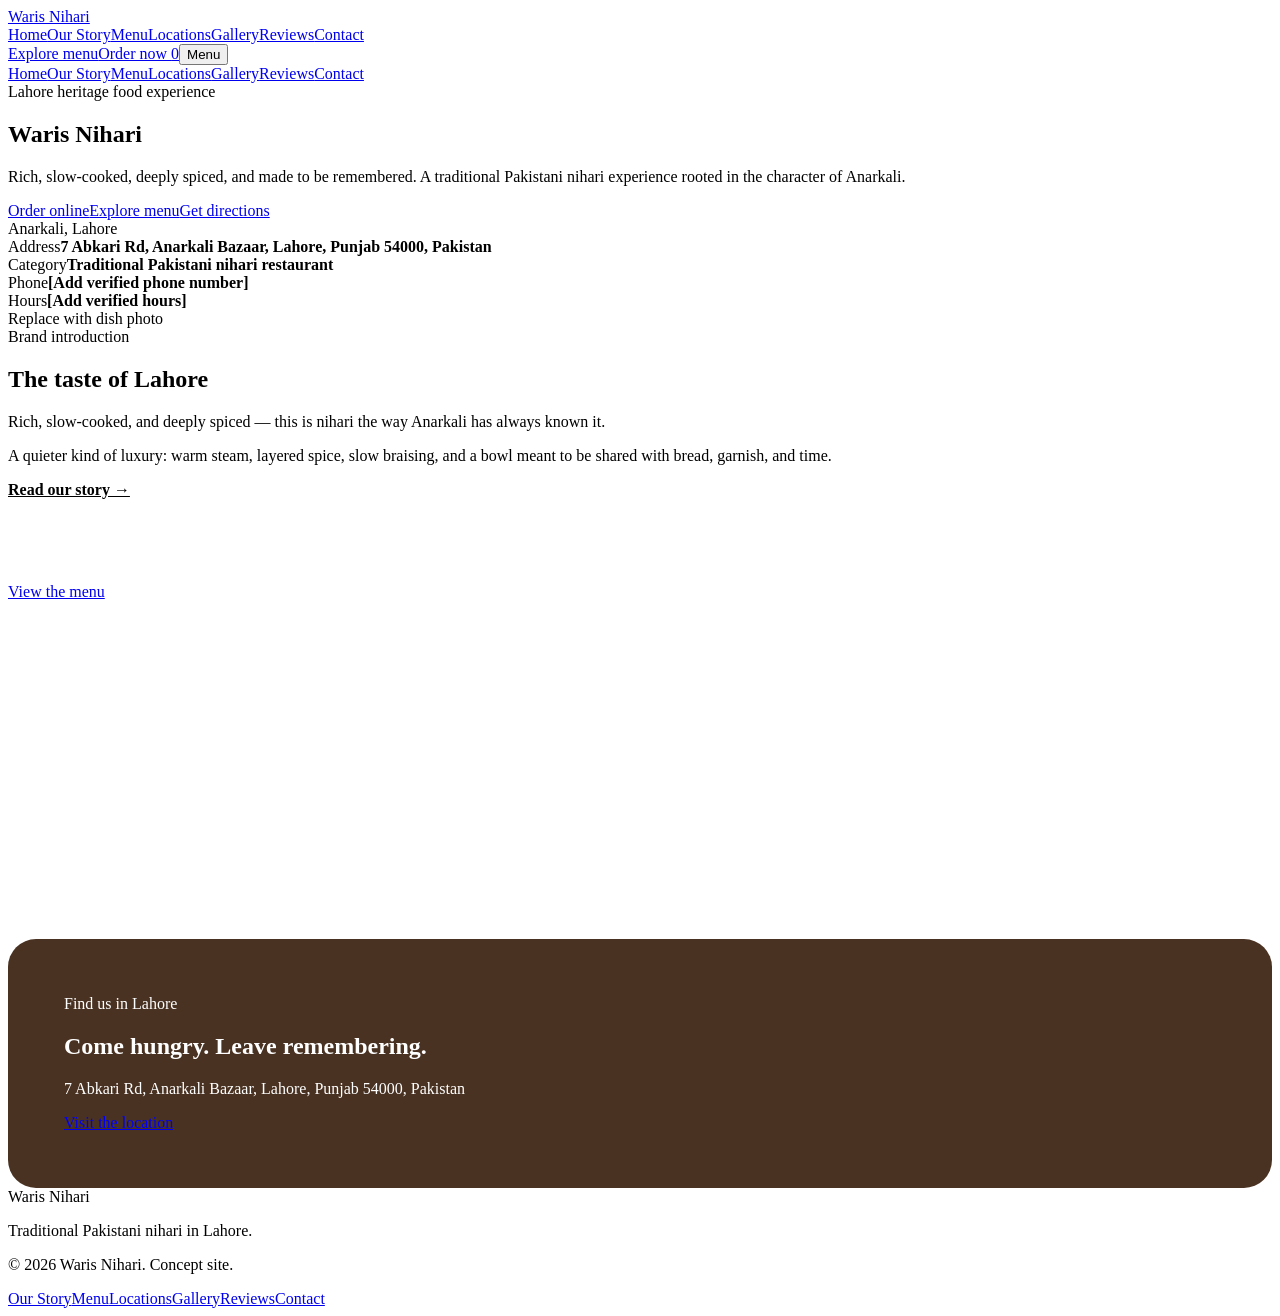
==== commit 65752acd: "Expand the site into a responsive multi-page restaurant website with shared navigation, menu filteri" ====
--- a/index.html
+++ b/index.html
@@ -1,515 +1,2 @@
 <!DOCTYPE html>
-<html lang="en">
-  <head>
-    <meta charset="UTF-8" />
-    <meta name="viewport" content="width=device-width, initial-scale=1.0" />
-    <title>Waris Nihari | Lahore</title>
-    <meta
-      name="description"
-      content="Waris Nihari — a premium concept website for a traditional Pakistani nihari restaurant in Lahore."
-    />
-    <link rel="preconnect" href="https://fonts.googleapis.com" />
-    <link rel="preconnect" href="https://fonts.gstatic.com" crossorigin />
-    <link
-      href="https://fonts.googleapis.com/css2?family=Fraunces:wght@400;500;600;700&family=Inter:wght@400;500;600;700;800&display=swap"
-      rel="stylesheet"
-    />
-    <link rel="stylesheet" href="styles.css" />
-  </head>
-  <body>
-    <header class="site-header">
-      <div class="container nav">
-        <a href="#top" class="brand" aria-label="Waris Nihari home">Waris Nihari</a>
-
-        <nav class="nav-links" aria-label="Main navigation">
-          <a href="#top" class="active">Home</a>
-          <a href="#story">Our Story</a>
-          <a href="#menu">Menu</a>
-          <a href="#locations">Locations</a>
-          <a href="#gallery">Gallery</a>
-          <a href="#reviews">Reviews</a>
-          <a href="#contact">Contact</a>
-        </nav>
-
-        <div class="nav-actions">
-          <a class="btn btn-secondary" href="#menu">Explore Menu</a>
-          <a class="btn btn-primary" href="#contact">Order Now</a>
-          <button class="mobile-toggle" aria-label="Toggle navigation" id="mobileToggle">Menu</button>
-        </div>
-      </div>
-
-      <div class="container mobile-nav" id="mobileNav">
-        <a href="#top">Home</a>
-        <a href="#story">Our Story</a>
-        <a href="#menu">Menu</a>
-        <a href="#locations">Locations</a>
-        <a href="#gallery">Gallery</a>
-        <a href="#reviews">Reviews</a>
-        <a href="#contact">Contact</a>
-      </div>
-    </header>
-
-    <main id="top">
-      <section class="hero">
-        <div class="hero-bg" aria-hidden="true"></div>
-        <div class="container hero-inner">
-          <div class="hero-copy">
-            <span class="eyebrow">Lahore heritage food experience</span>
-            <h1>Waris Nihari</h1>
-            <p>
-              Rich, slow-cooked, deeply spiced, and made to be remembered. A traditional
-              Pakistani nihari experience rooted in the character of Anarkali.
-            </p>
-
-            <div class="hero-actions">
-              <a href="#contact" class="btn btn-primary">Order Online</a>
-              <a href="#menu" class="btn btn-secondary">Explore Menu</a>
-              <a href="#locations" class="btn btn-secondary">Get Directions</a>
-            </div>
-          </div>
-
-          <aside class="hero-card" aria-label="Restaurant summary">
-            <span class="tag">Anarkali, Lahore</span>
-
-            <div class="info-grid">
-              <div class="info-item">
-                <label>Address</label>
-                <strong>7 Abkari Rd, Anarkali Bazaar, Lahore, Punjab 54000, Pakistan</strong>
-              </div>
-              <div class="info-item">
-                <label>Category</label>
-                <strong>Traditional Pakistani nihari restaurant</strong>
-              </div>
-              <div class="info-item">
-                <label>Phone</label>
-                <strong>[Add verified phone number]</strong>
-              </div>
-              <div class="info-item">
-                <label>Hours</label>
-                <strong>[Add verified hours]</strong>
-              </div>
-            </div>
-          </aside>
-        </div>
-      </section>
-
-      <section>
-        <div class="container">
-          <div class="section-head">
-            <div>
-              <span class="eyebrow">Brand introduction</span>
-              <h2>The taste of Lahore</h2>
-            </div>
-          </div>
-
-          <div class="split">
-            <div class="image-panel" aria-label="Food image placeholder">
-              <span class="label">Replace with dish photo</span>
-            </div>
-
-            <div class="editorial-copy">
-              <p>
-                Rich, slow-cooked, and deeply spiced — this is nihari the way Anarkali
-                has always known it.
-              </p>
-              <div class="ornament" aria-hidden="true"></div>
-              <p>
-                A quieter kind of luxury: warm steam, layered spice, slow braising, and
-                a bowl meant to be shared with bread, garnish, and time.
-              </p>
-              <p class="muted">
-                This concept is intentionally restrained and premium, letting the food and
-                the room carry the story.
-              </p>
-            </div>
-          </div>
-        </div>
-      </section>
-
-      <section id="menu">
-        <div class="container">
-          <div class="section-head">
-            <div>
-              <span class="eyebrow">Signature dishes</span>
-              <h2>Our signatures</h2>
-            </div>
-            <a href="#contact" class="btn btn-secondary">Order now</a>
-          </div>
-
-          <div class="signature-grid">
-            <article class="dish-card">
-              <div class="dish-image dish-one" aria-label="Sada Nihari"></div>
-              <div class="dish-body">
-                <div class="dish-header">
-                  <h3>Sada Nihari</h3>
-                  <span class="price">[Add price]</span>
-                </div>
-                <p>Slow-cooked, richly spiced, served with traditional accompaniments.</p>
-                <div class="meta-row">
-                  <span class="tag-small">Classic</span>
-                  <button class="btn btn-primary btn-mini" type="button">Add to order</button>
-                </div>
-              </div>
-            </article>
-
-            <article class="dish-card">
-              <div class="dish-image dish-two" aria-label="Fried Maghaz Nihari"></div>
-              <div class="dish-body">
-                <div class="dish-header">
-                  <h3>Fried Maghaz Nihari</h3>
-                  <span class="price">[Add price]</span>
-                </div>
-                <p>A bold, layered variation built around deep flavor and warm spice.</p>
-                <div class="meta-row">
-                  <span class="tag-small">Featured</span>
-                  <button class="btn btn-primary btn-mini" type="button">Add to order</button>
-                </div>
-              </div>
-            </article>
-
-            <article class="dish-card">
-              <div class="dish-image dish-three" aria-label="Fried Nali"></div>
-              <div class="dish-body">
-                <div class="dish-header">
-                  <h3>Fried Nali</h3>
-                  <span class="price">[Add price]</span>
-                </div>
-                <p>Characterful texture, rich gravy, and classic Lahori warmth.</p>
-                <div class="meta-row">
-                  <span class="tag-small">House</span>
-                  <button class="btn btn-primary btn-mini" type="button">Add to order</button>
-                </div>
-              </div>
-            </article>
-
-            <article class="dish-card">
-              <div class="dish-image dish-four" aria-label="Special Nihari"></div>
-              <div class="dish-body">
-                <div class="dish-header">
-                  <h3>Special Nihari</h3>
-                  <span class="price">[Add price]</span>
-                </div>
-                <p>Elevated, indulgent, and designed for the full nihari experience.</p>
-                <div class="meta-row">
-                  <span class="tag-small">Chef's pick</span>
-                  <button class="btn btn-primary btn-mini" type="button">Add to order</button>
-                </div>
-              </div>
-            </article>
-          </div>
-
-          <div class="menu-window" style="margin-top: 34px;">
-            <div class="menu-bar">
-              <div class="menu-tabs" aria-label="Menu categories">
-                <button class="tab active" type="button">All</button>
-                <button class="tab" type="button">Nihari</button>
-                <button class="tab" type="button">Maghaz</button>
-                <button class="tab" type="button">Sides</button>
-                <button class="tab" type="button">Breads</button>
-              </div>
-              <a class="btn btn-secondary" href="#contact">Full menu request</a>
-            </div>
-
-            <div class="menu-list">
-              <div class="menu-item">
-                <div>
-                  <strong>Sada Nihari</strong>
-                  <small>Classic, slow-cooked, rich and deeply aromatic.</small>
-                </div>
-                <span class="list-price">[Add price]</span>
-              </div>
-
-              <div class="menu-item">
-                <div>
-                  <strong>Fried Maghaz Nihari</strong>
-                  <small>Bold and warm with rich layered spice.</small>
-                </div>
-                <span class="list-price">[Add price]</span>
-              </div>
-
-              <div class="menu-item">
-                <div>
-                  <strong>Fried Nali</strong>
-                  <small>Robust texture and comforting depth.</small>
-                </div>
-                <span class="list-price">[Add price]</span>
-              </div>
-
-              <div class="menu-item">
-                <div>
-                  <strong>Special Nihari</strong>
-                  <small>Signature preparation, indulgent and aromatic.</small>
-                </div>
-                <span class="list-price">[Add price]</span>
-              </div>
-
-              <div class="menu-item">
-                <div>
-                  <strong>Khameeri Roti</strong>
-                  <small>Freshly baked bread for scooping and serving.</small>
-                </div>
-                <span class="list-price">[Add price]</span>
-              </div>
-
-              <div class="menu-item">
-                <div>
-                  <strong>Fresh Salad</strong>
-                  <small>Light garnish and freshness to balance the rich bowl.</small>
-                </div>
-                <span class="list-price">[Add price]</span>
-              </div>
-            </div>
-          </div>
-        </div>
-      </section>
-
-      <section id="story">
-        <div class="container">
-          <div class="section-head">
-            <div>
-              <span class="eyebrow">Our story</span>
-              <h2>From Lahore, with character</h2>
-            </div>
-          </div>
-
-          <div class="story-grid">
-            <div class="image-panel story-image" aria-label="Heritage imagery placeholder">
-              <span class="label">Heritage imagery</span>
-            </div>
-
-            <div class="timeline" aria-label="History timeline placeholder">
-              <div class="timeline-item">
-                <h4>[Milestone 01]</h4>
-                <p>Story details, founder notes, or community history can be added here when verified.</p>
-              </div>
-              <div class="timeline-item">
-                <h4>[Milestone 02]</h4>
-                <p>Use this area as a CMS-driven timeline with real event dates and verified context.</p>
-              </div>
-              <div class="timeline-item">
-                <h4>[Milestone 03]</h4>
-                <p>Do not invent founder biographies, dates, or achievements without confirmation.</p>
-              </div>
-            </div>
-          </div>
-        </div>
-      </section>
-
-      <section>
-        <div class="container">
-          <div class="section-head">
-            <div>
-              <span class="eyebrow">Craft</span>
-              <h2>The craft of nihari</h2>
-            </div>
-          </div>
-
-          <div class="feature-grid">
-            <article class="feature">
-              <div class="icon">✦</div>
-              <h3>Slow cooked</h3>
-              <p>
-                A deeper, more layered finish comes from patient preparation and a steady
-                build of spice and aroma.
-              </p>
-            </article>
-
-            <article class="feature">
-              <div class="icon">❖</div>
-              <h3>Deeply seasoned</h3>
-              <p>
-                Flavor builds through warmth, body, and a careful balance of spice, richness,
-                and fresh garnish.
-              </p>
-            </article>
-
-            <article class="feature">
-              <div class="icon">✧</div>
-              <h3>Made to share</h3>
-              <p>
-                Served with bread and accompaniments for a complete Lahori experience shaped
-                by comfort and ritual.
-              </p>
-            </article>
-          </div>
-        </div>
-      </section>
-
-      <section id="locations">
-        <div class="container">
-          <div class="section-head">
-            <div>
-              <span class="eyebrow">Location</span>
-              <h2>Visit us in Lahore</h2>
-            </div>
-          </div>
-
-          <div class="location-box">
-            <div class="map-placeholder" aria-label="Map placeholder">
-              <div class="map-marker" aria-hidden="true"></div>
-            </div>
-
-            <div class="contact-card">
-              <span class="eyebrow">Verified address</span>
-              <h3>Waris Nihari</h3>
-              <p>7 Abkari Rd, Anarkali Bazaar, Lahore, Punjab 54000, Pakistan</p>
-
-              <div class="location-list">
-                <div class="location-item">
-                  <strong>Directions</strong>
-                  <span>Use map link or directions to the verified address.</span>
-                </div>
-                <div class="location-item">
-                  <strong>Phone</strong>
-                  <span>[Add verified phone number]</span>
-                </div>
-                <div class="location-item">
-                  <strong>Hours</strong>
-                  <span>[Add verified hours]</span>
-                </div>
-              </div>
-            </div>
-          </div>
-        </div>
-      </section>
-
-      <section id="gallery">
-        <div class="container">
-          <div class="section-head">
-            <div>
-              <span class="eyebrow">Gallery</span>
-              <h2>Food, room, and Lahore</h2>
-            </div>
-          </div>
-
-          <div class="gallery-grid">
-            <div class="gallery-item"><span>Food</span></div>
-            <div class="gallery-item"><span>Kitchen</span></div>
-            <div class="gallery-item"><span>Heritage</span></div>
-            <div class="gallery-item"><span>Dining</span></div>
-          </div>
-        </div>
-      </section>
-
-      <section id="reviews">
-        <div class="container">
-          <div class="section-head">
-            <div>
-              <span class="eyebrow">Reviews</span>
-              <h2>Customer notes</h2>
-            </div>
-          </div>
-
-          <div class="reviews-wrap">
-            <article class="quote-card">
-              <div class="stars" aria-label="5 star review">★★★★★</div>
-              <p>“A rich, comforting bowl that feels rooted in place and tradition.”</p>
-              <footer>[Review source / date]</footer>
-            </article>
-
-            <article class="quote-card">
-              <div class="stars" aria-label="5 star review">★★★★★</div>
-              <p>“Warm spice, slow-cooked texture, and the kind of flavor you remember.”</p>
-              <footer>[Review source / date]</footer>
-            </article>
-
-            <article class="quote-card">
-              <div class="stars" aria-label="5 star review">★★★★★</div>
-              <p>“An Anarkali classic — serious flavor, no fuss, and unforgettable depth.”</p>
-              <footer>[Review source / date]</footer>
-            </article>
-          </div>
-        </div>
-      </section>
-
-      <section>
-        <div class="container social-grid">
-          <div>
-            <span class="eyebrow">Follow the taste</span>
-            <h2>Social updates</h2>
-            <p class="muted">
-              Add verified social links and live content here only when connected to the real
-              restaurant account.
-            </p>
-          </div>
-
-          <div class="insta-grid">
-            <div class="insta-box"></div>
-            <div class="insta-box"></div>
-            <div class="insta-box"></div>
-          </div>
-        </div>
-      </section>
-
-      <section id="contact">
-        <div class="container">
-          <div class="section-head">
-            <div>
-              <span class="eyebrow">Contact</span>
-              <h2>Order, visit, or ask a question</h2>
-            </div>
-          </div>
-
-          <div class="contact-grid">
-            <div class="contact-info">
-              <div class="info-card">
-                <span class="eyebrow">Direct line</span>
-                <h3>Call us</h3>
-                <p>[Add verified phone number]</p>
-              </div>
-              <div class="info-card">
-                <span class="eyebrow">Visit</span>
-                <h3>Location</h3>
-                <p>7 Abkari Rd, Anarkali Bazaar, Lahore, Pakistan</p>
-              </div>
-              <div class="info-card">
-                <span class="eyebrow">Online</span>
-                <h3>Ordering</h3>
-                <p>WhatsApp / phone ordering / online ordering placeholders only when verified.</p>
-              </div>
-            </div>
-
-            <form class="contact-form">
-              <div class="field">
-                <label for="name">Name</label>
-                <input id="name" type="text" placeholder="Your name" />
-              </div>
-              <div class="field">
-                <label for="phone">Phone</label>
-                <input id="phone" type="tel" placeholder="Your phone number" />
-              </div>
-              <div class="field">
-                <label for="email">Email</label>
-                <input id="email" type="email" placeholder="Your email" />
-              </div>
-              <div class="field">
-                <label for="message">Message</label>
-                <textarea id="message" placeholder="Tell us what you'd like to order or ask about"></textarea>
-              </div>
-              <button class="btn btn-primary" type="submit">Send inquiry</button>
-            </form>
-          </div>
-        </div>
-      </section>
-    </main>
-
-    <footer class="site-footer">
-      <div class="container footer-inner">
-        <div>
-          <div class="brand">Waris Nihari</div>
-          <p class="muted">Traditional Pakistani nihari in Lahore.</p>
-        </div>
-
-        <div class="footer-links" aria-label="Footer navigation">
-          <a href="#story">Our Story</a>
-          <a href="#menu">Menu</a>
-          <a href="#locations">Locations</a>
-          <a href="#gallery">Gallery</a>
-          <a href="#contact">Contact</a>
-        </div>
-      </div>
-    </footer>
-
-    <script src="script.js"></script>
-  </body>
-</html>
+<html lang="en"><head><meta charset="UTF-8"><meta name="viewport" content="width=device-width, initial-scale=1"><title>Waris Nihari | Lahore</title><meta name="description" content="Waris Nihari — traditional Pakistani nihari in Lahore."><link rel="preconnect" href="https://fonts.googleapis.com"><link rel="preconnect" href="https://fonts.gstatic.com" crossorigin><link href="https://fonts.googleapis.com/css2?family=Fraunces:wght@400;500;600;700&family=Inter:wght@400;500;600;700;800&display=swap" rel="stylesheet"><link rel="stylesheet" href="styles.css"></head><body data-page="home"><div id="site-header"></div><main><section class="hero"><div class="hero-bg"></div><div class="container hero-inner"><div class="hero-copy"><span class="eyebrow">Lahore heritage food experience</span><h1>Waris Nihari</h1><p>Rich, slow-cooked, deeply spiced, and made to be remembered. A traditional Pakistani nihari experience rooted in the character of Anarkali.</p><div class="hero-actions"><a class="btn btn-primary" href="order.html">Order online</a><a class="btn btn-secondary" href="menu.html">Explore menu</a><a class="btn btn-secondary" href="locations.html">Get directions</a></div></div><aside class="hero-card"><span class="tag">Anarkali, Lahore</span><div class="info-grid"><div class="info-item"><label>Address</label><strong>7 Abkari Rd, Anarkali Bazaar, Lahore, Punjab 54000, Pakistan</strong></div><div class="info-item"><label>Category</label><strong>Traditional Pakistani nihari restaurant</strong></div><div class="info-item"><label>Phone</label><strong>[Add verified phone number]</strong></div><div class="info-item"><label>Hours</label><strong>[Add verified hours]</strong></div></div></aside></div></section><section><div class="container split"><div class="image-panel"><span class="label">Replace with dish photo</span></div><div class="editorial-copy"><span class="eyebrow">Brand introduction</span><h2>The taste of Lahore</h2><p>Rich, slow-cooked, and deeply spiced — this is nihari the way Anarkali has always known it.</p><div class="ornament"></div><p>A quieter kind of luxury: warm steam, layered spice, slow braising, and a bowl meant to be shared with bread, garnish, and time.</p><a class="text-link" href="story.html">Read our story →</a></div></div></section><section class="dark-section"><div class="container section-head"><div><span class="eyebrow">The experience</span><h2>Made with patience.</h2></div><a class="btn btn-primary" href="menu.html">View the menu</a></div><div class="container feature-grid"><article class="feature"><div class="icon">✦</div><h3>Slow cooked</h3><p>Patient preparation and a steady build of spice and aroma.</p></article><article class="feature"><div class="icon">❖</div><h3>Deeply seasoned</h3><p>Warmth, body, richness, and fresh garnish in balance.</p></article><article class="feature"><div class="icon">✧</div><h3>Made to share</h3><p>Served with bread and accompaniments for a complete experience.</p></article></div></section><section><div class="container cta-panel"><span class="eyebrow">Find us in Lahore</span><h2>Come hungry. Leave remembering.</h2><p>7 Abkari Rd, Anarkali Bazaar, Lahore, Punjab 54000, Pakistan</p><a class="btn btn-primary" href="locations.html">Visit the location</a></div></section></main><div id="site-footer"></div><script src="script.js"></script></body></html>
--- a/styles.css
+++ b/styles.css
@@ -1,942 +1,27 @@
-:root {
-  --bg: #f4ecdc;
-  --panel: #f8f1e7;
-  --text: #1c1712;
-  --muted: #4a3222;
-  --gold: #b4915b;
-  --burgundy: #6b1e23;
-  --charcoal: #1c1712;
-  --line: rgba(28, 23, 18, 0.12);
-  --shadow: rgba(28, 23, 18, 0.08);
-  --radius: 24px;
-  --max: 1320px;
-}
 
-* {
-  box-sizing: border-box;
-}
-
-html {
-  scroll-behavior: smooth;
-}
-
-body {
-  margin: 0;
-  background: var(--bg);
-  color: var(--text);
-  font-family: "Inter", "Segoe UI", sans-serif;
-  line-height: 1.6;
-}
-
-img {
-  max-width: 100%;
-  display: block;
-}
-
-a {
-  color: inherit;
-  text-decoration: none;
-}
-
-button,
-input,
-textarea,
-select {
-  font: inherit;
-}
-
-.container {
-  width: min(var(--max), calc(100% - 32px));
-  margin: 0 auto;
-}
-
-.eyebrow {
-  display: inline-block;
-  letter-spacing: 0.14em;
-  font-size: 11px;
-  text-transform: uppercase;
-  color: var(--gold);
-  font-weight: 700;
-}
-
-h1,
-h2,
-h3 {
-  margin: 0 0 14px;
-  line-height: 1.08;
-  font-family: "Fraunces", Georgia, serif;
-  letter-spacing: -0.04em;
-}
-
-h1 {
-  font-size: clamp(2.5rem, 5vw, 5rem);
-}
-
-h2 {
-  font-size: clamp(2rem, 3vw, 3.2rem);
-}
-
-h3 {
-  font-size: clamp(1.5rem, 2vw, 2.1rem);
-}
-
-p {
-  margin: 0;
-  color: rgba(28, 23, 18, 0.8);
-}
-
-.muted {
-  color: rgba(28, 23, 18, 0.72);
-}
-
-.site-header {
-  position: sticky;
-  top: 0;
-  z-index: 100;
-  background: rgba(244, 236, 220, 0.72);
-  backdrop-filter: blur(8px);
-  border-bottom: 1px solid var(--line);
-}
-
-.nav {
-  display: flex;
-  align-items: center;
-  justify-content: space-between;
-  min-height: 82px;
-}
-
-.brand {
-  font-family: "Fraunces", Georgia, serif;
-  font-size: clamp(1.3rem, 2vw, 2rem);
-  letter-spacing: 0.08em;
-  text-transform: uppercase;
-}
-
-.nav-links {
-  display: flex;
-  align-items: center;
-  gap: 28px;
-  font-size: 0.9rem;
-  letter-spacing: 0.04em;
-  text-transform: uppercase;
-}
-
-.nav-links a {
-  position: relative;
-  color: rgba(28, 23, 18, 0.8);
-}
-
-.nav-links a::after {
-  content: "";
-  position: absolute;
-  left: 0;
-  bottom: -6px;
-  width: 100%;
-  height: 2px;
-  background: var(--gold);
-  transform: scaleX(0);
-  transform-origin: left;
-  transition: transform 0.25s ease;
-}
-
-.nav-links a:hover::after,
-.nav-links a:focus-visible::after,
-.nav-links a.active::after {
-  transform: scaleX(1);
-}
-
-.nav-actions {
-  display: flex;
-  align-items: center;
-  gap: 16px;
-}
-
-.btn {
-  display: inline-flex;
-  align-items: center;
-  justify-content: center;
-  min-height: 48px;
-  border: 1px solid transparent;
-  border-radius: 999px;
-  padding: 0 22px;
-  font-size: 0.9rem;
-  font-weight: 700;
-  letter-spacing: 0.06em;
-  text-transform: uppercase;
-  cursor: pointer;
-  transition: transform 0.2s ease, box-shadow 0.2s ease;
-}
-
-.btn:hover {
-  transform: translateY(-1px);
-}
-
-.btn-primary {
-  background: var(--burgundy);
-  color: #fff;
-  box-shadow: 0 14px 26px rgba(107, 30, 35, 0.22);
-}
-
-.btn-secondary {
-  border-color: rgba(28, 23, 18, 0.15);
-  background: rgba(255,255,255,0.15);
-  color: var(--text);
-}
-
-.mobile-toggle {
-  display: none;
-}
-
-.hero {
-  position: relative;
-  padding: 52px 0 72px;
-}
-
-.hero-bg {
-  position: absolute;
-  inset: 0;
-  background:
-    linear-gradient(90deg, rgba(28, 23, 18, 0.68), rgba(28, 23, 18, 0.28)),
-    url("data:image/svg+xml,%3Csvg xmlns='http://www.w3.org/2000/svg' width='1600' height='1000' viewBox='0 0 1600 1000'%3E%3Cg fill='none' fill-rule='evenodd'%3E%3Crect width='1600' height='1000' fill='%23211e1d'/%3E%3Cpath d='M0 860C200 820 340 680 520 700C704 720 824 850 980 830C1160 810 1362 640 1600 700V1000H0V860Z' fill='%23543b2c'/%3E%3Cpath d='M0 700C190 620 330 540 450 560C590 585 680 705 810 710C1000 718 1100 590 1250 540C1380 500 1490 510 1600 560V1000H0V700Z' fill='%23864d2d'/%3E%3Cpath d='M1160 0C1248 74 1320 180 1420 262C1490 322 1564 370 1600 390V0H1160Z' fill='%23b4915b' fill-opacity='.35'/%3E%3Cpath d='M0 180C140 130 250 110 310 120C440 150 520 250 600 300C700 368 820 414 900 408C1010 400 1094 312 1200 224C1302 142 1466 96 1600 120V0H0V180Z' fill='%23d3af7a' fill-opacity='.25'/%3E%3C/svg%3E") center/cover no-repeat;
-  filter: saturate(0.9) contrast(1.04);
-}
-
-.hero-inner {
-  position: relative;
-  display: grid;
-  grid-template-columns: 1.1fr 0.9fr;
-  gap: 36px;
-  align-items: end;
-  min-height: 760px;
-}
-
-.hero-copy {
-  color: white;
-  max-width: 620px;
-  padding-top: 90px;
-}
-
-.hero-copy .eyebrow {
-  color: #e7ccb4;
-}
-
-.hero-copy h1 {
-  margin-top: 16px;
-  margin-bottom: 18px;
-  color: white;
-}
-
-.hero-copy p {
-  color: rgba(255,255,255,0.8);
-  max-width: 560px;
-  font-size: 1.08rem;
-}
-
-.hero-actions {
-  display: flex;
-  gap: 14px;
-  flex-wrap: wrap;
-  margin-top: 28px;
-}
-
-.hero-actions .btn {
-  min-height: 54px;
-}
-
-.hero-card {
-  justify-self: end;
-  width: min(420px, 100%);
-  background: rgba(20, 15, 12, 0.3);
-  border: 1px solid rgba(255,255,255,0.15);
-  backdrop-filter: blur(8px);
-  border-radius: var(--radius);
-  padding: 24px;
-  color: white;
-  box-shadow: 0 28px 60px rgba(0,0,0,0.24);
-}
-
-.hero-card .tag {
-  display: inline-flex;
-  padding: 8px 12px;
-  border-radius: 999px;
-  border: 1px solid rgba(255,255,255,0.2);
-  font-size: 0.73rem;
-  letter-spacing: 0.12em;
-  text-transform: uppercase;
-  color: rgba(255,255,255,0.78);
-}
-
-.info-grid {
-  display: grid;
-  grid-template-columns: repeat(2, minmax(0, 1fr));
-  gap: 18px;
-  margin-top: 18px;
-}
-
-.info-item {
-  padding: 14px 16px;
-  border-radius: 16px;
-  background: rgba(255,255,255,0.04);
-  border: 1px solid rgba(255,255,255,0.08);
-}
-
-.info-item label {
-  display: block;
-  font-size: 0.72rem;
-  letter-spacing: 0.12em;
-  text-transform: uppercase;
-  color: rgba(255,255,255,0.7);
-  margin-bottom: 8px;
-}
-
-.info-item strong {
-  font-size: 0.97rem;
-}
-
-section {
-  padding: 96px 0;
-}
-
-.section-head {
-  display: grid;
-  grid-template-columns: 1fr auto;
-  gap: 24px;
-  align-items: end;
-  margin-bottom: 34px;
-}
-
-.section-head p {
-  max-width: 640px;
-  font-size: 1.08rem;
-}
-
-.split {
-  display: grid;
-  grid-template-columns: 1.05fr 0.95fr;
-  gap: 40px;
-  align-items: center;
-}
-
-.image-panel {
-  position: relative;
-  background: linear-gradient(180deg, rgba(34, 28, 24, 0.14), rgba(34, 28, 24, 0.26)),
-    linear-gradient(135deg, #c29a67, #6a3d2b 58%, #1d1713);
-  border-radius: 28px;
-  min-height: 460px;
-  overflow: hidden;
-  box-shadow: 0 32px 60px rgba(0,0,0,0.12);
-}
-
-.image-panel::before,
-.image-panel::after {
-  content: "";
-  position: absolute;
-  inset: 0;
-  background: radial-gradient(circle at 20% 20%, rgba(255,255,255,0.16), transparent 30%),
-    radial-gradient(circle at 70% 40%, rgba(255,255,255,0.08), transparent 20%);
-}
-
-.image-panel .label {
-  position: absolute;
-  left: 22px;
-  bottom: 22px;
-  z-index: 2;
-  display: inline-block;
-  background: rgba(17, 13, 11, 0.5);
-  color: white;
-  border: 1px solid rgba(255,255,255,0.2);
-  border-radius: 999px;
-  padding: 8px 12px;
-  font-size: 0.76rem;
-  letter-spacing: 0.14em;
-  text-transform: uppercase;
-}
-
-.editorial-copy {
-  display: grid;
-  gap: 18px;
-}
-
-.editorial-copy p {
-  font-size: 1.06rem;
-}
-
-.ornament {
-  width: 180px;
-  height: 1px;
-  background: linear-gradient(90deg, transparent, var(--gold), transparent);
-  margin: 8px 0 0;
-}
-
-.signature-grid {
-  display: grid;
-  grid-template-columns: repeat(4, minmax(0, 1fr));
-  gap: 22px;
-}
-
-.dish-card {
-  background: rgba(255,255,255,0.12);
-  border-radius: 22px;
-  border: 1px solid var(--line);
-  overflow: hidden;
-  box-shadow: 0 16px 26px rgba(17, 11, 9, 0.04);
-}
-
-.dish-image {
-  height: 220px;
-  position: relative;
-  overflow: hidden;
-}
-
-.dish-one { background: linear-gradient(135deg, #cfa567, #7c4e32, #191611); }
-.dish-two { background: linear-gradient(135deg, #d7af7f, #573928, #1b1712); }
-.dish-three { background: linear-gradient(135deg, #c68148, #5b3829, #191611); }
-.dish-four { background: linear-gradient(135deg, #d9b87f, #7d4f36, #1a1715); }
-
-.dish-image::before {
-  content: "";
-  position: absolute;
-  inset: 0;
-  background: radial-gradient(circle at 50% 35%, rgba(255,255,255,0.22), transparent 28%),
-    radial-gradient(circle at 45% 65%, rgba(255,255,255,0.12), transparent 34%);
-}
-
-.dish-body {
-  padding: 18px 18px 20px;
-}
-
-.dish-header {
-  display: flex;
-  align-items: flex-start;
-  justify-content: space-between;
-  gap: 12px;
-  margin-bottom: 8px;
-}
-
-.dish-header h3 {
-  font-size: 1.4rem;
-}
-
-.price {
-  white-space: nowrap;
-  font-weight: 700;
-  font-size: 1rem;
-  color: var(--burgundy);
-}
-
-.meta-row {
-  display: flex;
-  align-items: center;
-  justify-content: space-between;
-  gap: 12px;
-  margin-top: 18px;
-}
-
-.tag-small {
-  display: inline-flex;
-  padding: 7px 9px;
-  border-radius: 999px;
-  background: rgba(180,145,91,0.12);
-  color: var(--muted);
-  font-size: 0.7rem;
-  text-transform: uppercase;
-  letter-spacing: 0.08em;
-  font-weight: 700;
-}
-
-.btn-mini {
-  min-height: 38px;
-  padding: 0 14px;
-  font-size: 0.72rem;
-}
-
-.menu-window {
-  background: rgba(255,255,255,0.14);
-  border: 1px solid var(--line);
-  border-radius: 28px;
-  padding: 20px 22px 18px;
-}
-
-.menu-bar {
-  display: flex;
-  align-items: center;
-  justify-content: space-between;
-  gap: 16px;
-  flex-wrap: wrap;
-}
-
-.menu-tabs {
-  display: flex;
-  gap: 10px;
-  flex-wrap: wrap;
-}
-
-.tab {
-  border: 1px solid rgba(28, 23, 18, 0.12);
-  background: rgba(255,255,255,0.16);
-  color: var(--text);
-  border-radius: 999px;
-  min-height: 42px;
-  padding: 0 16px;
-  font-size: 0.76rem;
-  letter-spacing: 0.12em;
-  text-transform: uppercase;
-  cursor: pointer;
-}
-
-.tab.active {
-  background: var(--text);
-  color: white;
-  border-color: var(--text);
-}
-
-.menu-list {
-  display: grid;
-  grid-template-columns: 1fr 1fr;
-  gap: 18px 20px;
-  margin-top: 22px;
-}
-
-.menu-item {
-  display: grid;
-  grid-template-columns: 1fr auto;
-  gap: 12px;
-  align-items: flex-start;
-  padding: 18px 18px;
-  background: rgba(255,255,255,0.06);
-  border: 1px solid var(--line);
-  border-radius: 18px;
-}
-
-.menu-item strong {
-  display: block;
-  margin-bottom: 6px;
-  font-size: 1.02rem;
-}
-
-.menu-item small {
-  color: rgba(28, 23, 18, 0.7);
-}
-
-.menu-item .list-price {
-  color: var(--burgundy);
-  font-weight: 700;
-}
-
-.feature-grid {
-  display: grid;
-  grid-template-columns: repeat(3, minmax(0, 1fr));
-  gap: 24px;
-}
-
-.feature {
-  padding: 28px 22px;
-  background: rgba(255,255,255,0.12);
-  border: 1px solid var(--line);
-  border-radius: 22px;
-}
-
-.feature .icon {
-  width: 52px;
-  height: 52px;
-  border-radius: 14px;
-  display: grid;
-  place-items: center;
-  background: rgba(180,145,91,0.16);
-  color: var(--muted);
-  font-size: 1.4rem;
-  margin-bottom: 14px;
-}
-
-.story-grid {
-  display: grid;
-  grid-template-columns: 0.9fr 1.1fr;
-  gap: 28px;
-  align-items: flex-start;
-}
-
-.story-image {
-  min-height: 420px;
-  background: linear-gradient(180deg, rgba(34, 28, 24, 0.18), rgba(34, 28, 24, 0.3)),
-    linear-gradient(135deg, #d4b077, #7a513c, #191410);
-}
-
-.timeline {
-  position: relative;
-  border-left: 2px solid rgba(28, 23, 18, 0.15);
-  padding-left: 28px;
-  display: grid;
-  gap: 26px;
-}
-
-.timeline::before {
-  content: "";
-  position: absolute;
-  left: -6px;
-  top: 8px;
-  width: 10px;
-  height: 10px;
-  background: var(--gold);
-  border-radius: 50%;
-  box-shadow: 0 0 0 6px rgba(180,145,91,0.12);
-}
-
-.timeline-item {
-  position: relative;
-}
-
-.timeline-item::before {
-  content: "";
-  position: absolute;
-  left: -35px;
-  top: 10px;
-  width: 12px;
-  height: 12px;
-  border-radius: 50%;
-  background: rgba(28, 23, 18, 0.72);
-}
-
-.timeline-item h4 {
-  margin: 0 0 8px;
-  font-size: 0.9rem;
-  letter-spacing: 0.14em;
-  text-transform: uppercase;
-  color: var(--gold);
-}
-
-.timeline-item p {
-  font-size: 0.98rem;
-}
-
-.location-box {
-  display: grid;
-  grid-template-columns: 1fr 1fr;
-  gap: 24px;
-  align-items: stretch;
-}
-
-.map-placeholder {
-  min-height: 340px;
-  background: linear-gradient(135deg, rgba(16,13,12,0.18), rgba(16,13,12,0.42)),
-    linear-gradient(90deg, #d9c7aa 0%, #b18d56 40%, #7e5638 100%);
-  border-radius: 24px;
-  position: relative;
-  overflow: hidden;
-}
-
-.map-placeholder::before {
-  content: "";
-  position: absolute;
-  inset: 0;
-  background:
-    linear-gradient(120deg, transparent 30%, rgba(255,255,255,0.15) 50%, transparent 70%),
-    repeating-linear-gradient(90deg, rgba(255,255,255,0.05), rgba(255,255,255,0.05) 2px, transparent 2px, transparent 34px),
-    repeating-linear-gradient(0deg, rgba(255,255,255,0.05), rgba(255,255,255,0.05) 2px, transparent 2px, transparent 34px);
-}
-
-.map-marker {
-  position: absolute;
-  left: 48%;
-  top: 40%;
-  width: 16px;
-  height: 16px;
-  background: var(--burgundy);
-  border: 4px solid rgba(255,255,255,0.92);
-  border-radius: 50%;
-  box-shadow: 0 0 0 18px rgba(107,30,35,0.15);
-}
-
-.contact-card {
-  border: 1px solid var(--line);
-  border-radius: 24px;
-  background: rgba(255,255,255,0.12);
-  padding: 26px;
-}
-
-.location-list {
-  display: grid;
-  gap: 18px;
-  margin-top: 20px;
-}
-
-.location-item {
-  display: grid;
-  gap: 6px;
-}
-
-.location-item strong {
-  font-size: 1.05rem;
-}
-
-.gallery-grid {
-  display: grid;
-  grid-template-columns: repeat(4, minmax(0, 1fr));
-  gap: 18px;
-}
-
-.gallery-item {
-  min-height: 260px;
-  border-radius: 22px;
-  overflow: hidden;
-  position: relative;
-  border: 1px solid var(--line);
-  background: linear-gradient(135deg, #d9b87f, #7d4f36, #1a1715);
-}
-
-.gallery-item:nth-child(2) {
-  background: linear-gradient(135deg, #bf8a57, #513526, #1a1715);
-}
-
-.gallery-item:nth-child(3) {
-  background: linear-gradient(135deg, #efc57f, #7d523d, #201d1b);
-}
-
-.gallery-item:nth-child(4) {
-  background: linear-gradient(135deg, #b57248, #4a2b22, #181413);
-}
-
-.gallery-item::before {
-  content: "";
-  position: absolute;
-  inset: 0;
-  background: radial-gradient(circle at 30% 15%, rgba(255,255,255,0.22), transparent 20%),
-    linear-gradient(0deg, rgba(0,0,0,0.22), transparent 35%);
-}
-
-.gallery-item span {
-  position: absolute;
-  left: 18px;
-  bottom: 18px;
-  z-index: 1;
-  display: inline-block;
-  background: rgba(17,13,11,0.52);
-  border: 1px solid rgba(255,255,255,0.18);
-  color: white;
-  border-radius: 999px;
-  padding: 8px 12px;
-  font-size: 0.68rem;
-  letter-spacing: 0.12em;
-  text-transform: uppercase;
-}
-
-.reviews-wrap {
-  display: grid;
-  grid-template-columns: repeat(3, minmax(0, 1fr));
-  gap: 22px;
-}
-
-.quote-card {
-  padding: 24px 22px;
-  background: rgba(255,255,255,0.12);
-  border: 1px solid var(--line);
-  border-radius: 22px;
-}
-
-.quote-card .stars {
-  color: var(--gold);
-  letter-spacing: 0.12em;
-}
-
-.quote-card p {
-  margin-top: 14px;
-  font-size: 1.02rem;
-}
-
-.quote-card footer {
-  margin-top: 18px;
-  font-size: 0.8rem;
-  color: rgba(28, 23, 18, 0.72);
-  letter-spacing: 0.08em;
-  text-transform: uppercase;
-}
-
-.social-grid {
-  display: grid;
-  grid-template-columns: 1.2fr 0.8fr;
-  gap: 24px;
-  align-items: center;
-}
-
-.insta-grid {
-  display: grid;
-  grid-template-columns: repeat(3, minmax(0, 1fr));
-  gap: 14px;
-}
-
-.insta-box {
-  min-height: 160px;
-  border-radius: 18px;
-  background: linear-gradient(135deg, #dbb67c, #7d4f36, #201d1b);
-  border: 1px solid var(--line);
-  position: relative;
-  overflow: hidden;
-}
-
-.insta-box::before {
-  content: "";
-  position: absolute;
-  inset: 0;
-  background: radial-gradient(circle at 30% 20%, rgba(255,255,255,0.18), transparent 20%);
-}
-
-.contact-grid {
-  display: grid;
-  grid-template-columns: 0.9fr 1.1fr;
-  gap: 28px;
-}
-
-.contact-info {
-  display: grid;
-  gap: 18px;
-}
-
-.contact-info .info-card {
-  background: rgba(255,255,255,0.12);
-  border: 1px solid var(--line);
-  border-radius: 18px;
-  padding: 18px 18px;
-}
-
-.contact-form {
-  display: grid;
-  gap: 16px;
-}
-
-.field {
-  display: grid;
-  gap: 8px;
-}
-
-.field label {
-  font-size: 0.76rem;
-  letter-spacing: 0.1em;
-  text-transform: uppercase;
-  color: rgba(28, 23, 18, 0.72);
-}
-
-.field input,
-.field textarea {
-  width: 100%;
-  background: rgba(255,255,255,0.14);
-  border: 1px solid rgba(28, 23, 18, 0.12);
-  border-radius: 14px;
-  min-height: 50px;
-  padding: 12px 14px;
-  color: var(--text);
-}
-
-.field textarea {
-  min-height: 120px;
-  resize: vertical;
-}
-
-.site-footer {
-  padding: 36px 0 56px;
-  border-top: 1px solid var(--line);
-  background: rgba(28, 23, 18, 0.02);
-}
-
-.footer-inner {
-  display: flex;
-  justify-content: space-between;
-  align-items: flex-end;
-  gap: 18px;
-  flex-wrap: wrap;
-}
-
-.footer-links {
-  display: flex;
-  gap: 18px;
-  flex-wrap: wrap;
-  font-size: 0.8rem;
-  text-transform: uppercase;
-  letter-spacing: 0.08em;
-}
-
-@media (max-width: 980px) {
-  .hero-inner,
-  .split,
-  .story-grid,
-  .location-box,
-  .contact-grid,
-  .social-grid {
-    grid-template-columns: 1fr;
-  }
-
-  .signature-grid {
-    grid-template-columns: repeat(2, minmax(0, 1fr));
-  }
-
-  .feature-grid,
-  .reviews-wrap {
-    grid-template-columns: 1fr;
-  }
-
-  .gallery-grid {
-    grid-template-columns: repeat(2, minmax(0, 1fr));
-  }
-
-  .nav-links {
-    display: none;
-  }
-
-  .mobile-toggle {
-    display: inline-flex;
-    border: 1px solid rgba(28,23,18,0.12);
-    background: rgba(255,255,255,0.12);
-    border-radius: 12px;
-    min-height: 42px;
-    padding: 0 12px;
-    cursor: pointer;
-  }
-
-  .mobile-nav {
-    display: none;
-    padding: 12px 0 18px;
-    border-top: 1px solid var(--line);
-  }
-
-  .mobile-nav.open {
-    display: block;
-  }
-
-  .mobile-nav a {
-    display: block;
-    padding: 12px 0;
-    text-transform: uppercase;
-    letter-spacing: 0.08em;
-    font-size: 0.8rem;
-  }
-}
-
-@media (max-width: 640px) {
-  .signature-grid,
-  .menu-list,
-  .gallery-grid {
-    grid-template-columns: 1fr;
-  }
-
-  .hero-actions {
-    flex-direction: column;
-    align-items: stretch;
-  }
-
-  .btn {
-    width: 100%;
-  }
-
-  .nav-actions .btn {
-    display: none;
-  }
-}
-
-@media (prefers-reduced-motion: reduce) {
-  html {
-    scroll-behavior: auto;
-  }
-
-  *, *::before, *::after {
-    animation: none !important;
-    transition: none !important;
-  }
-}
+/* Multi-page additions */
+.page-hero { padding: 112px 0 86px; background: linear-gradient(135deg, rgba(107,30,35,.08), transparent 55%); border-bottom: 1px solid var(--line); }
+.page-hero h1 { max-width: 760px; margin-top: 12px; }
+.page-hero p { max-width: 650px; font-size: 1.08rem; }
+.dark-section { background: var(--charcoal); color: #fff; }
+.dark-section p, .dark-section h2, .dark-section h3 { color: #fff; }
+.narrow { max-width: 820px; }
+.cta-panel { padding: 56px; border-radius: 28px; background: var(--umber, #4a3222); color: #fff; }
+.cta-panel h2, .cta-panel p { color: #fff; }
+.cta-panel .btn { margin-top: 22px; }
+.text-link { color: var(--burgundy); font-weight: 700; }
+.menu-toolbar { display: flex; align-items: center; justify-content: space-between; gap: 18px; flex-wrap: wrap; margin-bottom: 28px; }
+.menu-catalog { grid-template-columns: 1fr; }
+.menu-catalog .menu-item > div:last-child { display: flex; align-items: center; gap: 14px; }
+.menu-item[hidden] { display: none; }
+.map-label { position: absolute; bottom: 18px; left: 18px; color: #fff; background: rgba(28,23,18,.6); padding: 8px 12px; border-radius: 999px; font-size: .75rem; }
+.gallery-large { grid-template-columns: repeat(3, 1fr); }
+.gallery-large .gallery-item { min-height: 360px; }
+.empty-state { max-width: 650px; text-align: center; padding: 72px 24px; border: 1px solid var(--line); border-radius: 28px; }
+.empty-state .icon { margin: 0 auto 18px; width: 56px; height: 56px; display: grid; place-items: center; border-radius: 16px; background: rgba(180,145,91,.16); color: var(--gold); font-size: 1.5rem; }
+.order-layout { display: grid; grid-template-columns: 1.1fr .9fr; gap: 24px; align-items: start; }
+.cart-items { display: grid; gap: 14px; margin-top: 20px; }
+.cart-row { display: grid; grid-template-columns: 1fr auto auto; gap: 14px; align-items: center; padding: 14px 0; border-bottom: 1px solid var(--line); }
+.text-button { border: 0; background: none; color: var(--burgundy); cursor: pointer; font-size: .8rem; }
+@media (max-width: 980px) { .order-layout, .gallery-large { grid-template-columns: 1fr 1fr; } }
+@media (max-width: 640px) { .page-hero { padding: 76px 0 58px; } .cta-panel { padding: 32px 24px; } .order-layout, .gallery-large { grid-template-columns: 1fr; } .menu-catalog .menu-item > div:last-child { align-items: flex-end; flex-direction: column; } }
